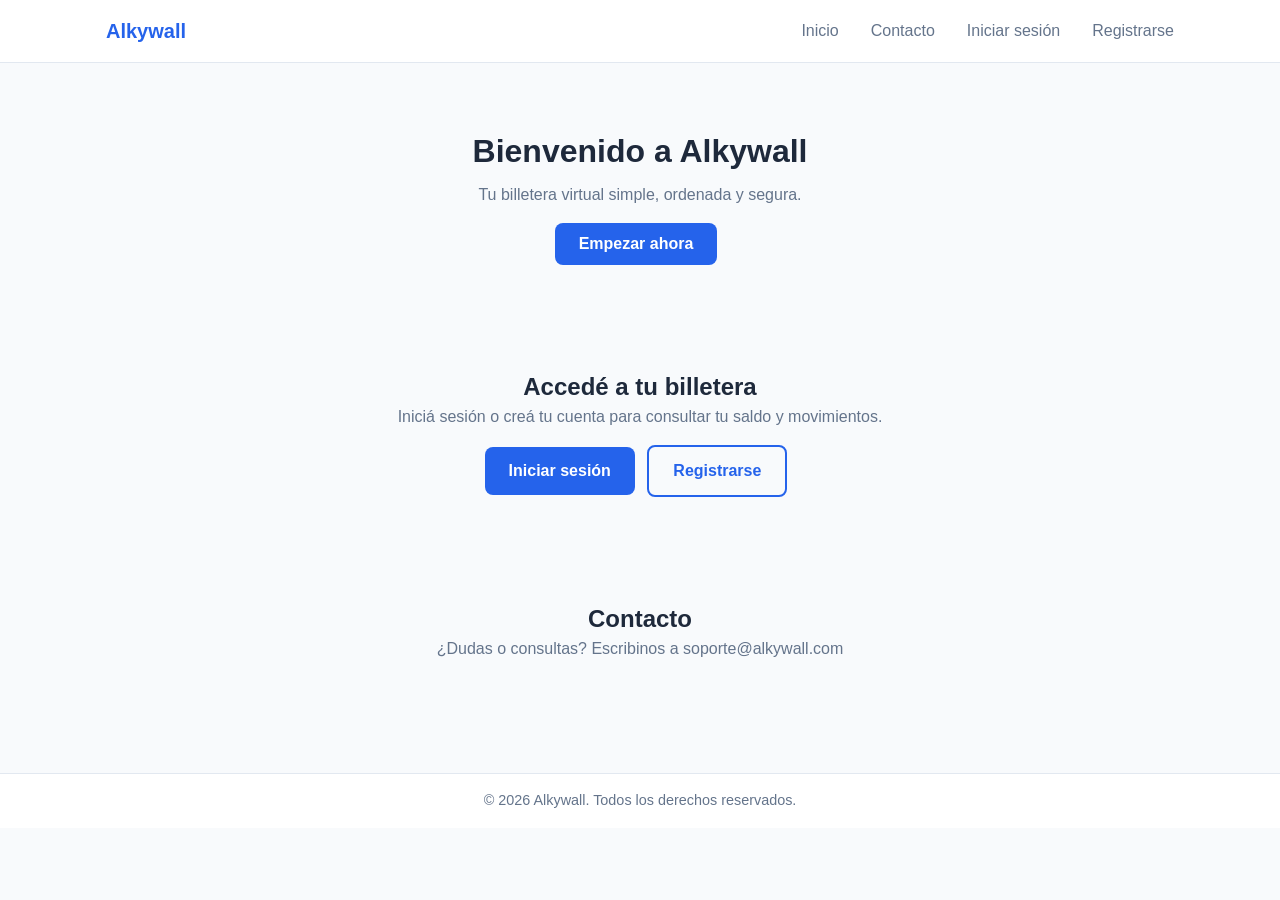
==== alkemy/frontend/index.html @ 9a984b79 "Merge remote-tracking branch 'origin/main' into feature/listado-movimiento-reportes" ====
<!DOCTYPE html>
<html lang="es">
<head>
    <meta charset="UTF-8">
    <meta name="viewport" content="width=device-width, initial-scale=1.0">
    <title>Alkywall</title>
    <link rel="stylesheet" href="styles.css">
</head>
<body>

<header class="site-header">
    <div class="container header__inner">
        <a href="index.html" class="logo">Alkywall</a>

        <button class="nav-toggle" aria-label="Abrir menú" aria-expanded="false" aria-controls="nav-menu">
            <span></span>
            <span></span>
            <span></span>
        </button>

        <nav class="nav" id="nav-menu">
            <ul class="nav__list">
                <li><a href="index.html#inicio">Inicio</a></li>
                <li class="nav-item--auth"><a href="index.html#billetera">Mi billetera</a></li>
                <li class="nav-item--auth"><a href="index.html#movimientos">Movimientos</a></li>
                <li><a href="index.html#contacto">Contacto</a></li>
                <li id="nav-login-item"><a href="login.html">Iniciar sesión</a></li>
                <li id="nav-registro-item"><a href="registro.html">Registrarse</a></li>
                <li id="nav-logout-item"><a href="#" id="nav-logout-link">Cerrar sesión</a></li>
            </ul>
        </nav>
    </div>
</header>

<main class="site-main container">
    <section id="inicio" class="hero">
        <h1>Bienvenido a Alkywall</h1>
        <p>Tu billetera virtual simple, ordenada y segura.</p>
        <button class="btn btn--primary" id="start-button">Empezar ahora</button>
    </section>

    <section id="billetera" class="cards section--auth">
        <button onclick="window.location.href='deposit.html';">
            <article class="card">
                <h2>Saldo disponible</h2>
                <p>Consultá tu saldo en tiempo real.</p>
            </article>
        </button>
        <article class="card">
            <h2>Transferencias</h2>
            <p>Enviá y recibí dinero fácilmente.</p>
        </article>
        <article class="card">
            <h2>Historial</h2>
            <p>Revisá todos tus movimientos.</p>
        </article>
    </section>

    <section id="movimientos" class="cards section--auth">
        <article class="card">
            <h2>Movimientos recientes</h2>
            <p>Acá vas a ver tus movimientos una vez que inicies sesión.</p>
        </article>
    </section>

    <section id="acceder" class="hero section--guest">
        <h2>Accedé a tu billetera</h2>
        <p>Iniciá sesión o creá tu cuenta para consultar tu saldo y movimientos.</p>
        <a class="btn btn--primary" href="login.html">Iniciar sesión</a>
        <a class="btn btn--outline" href="registro.html">Registrarse</a>
    </section>

    <section id="contacto" class="hero">
        <h2>Contacto</h2>
        <p>¿Dudas o consultas? Escribinos a soporte@alkywall.com</p>
    </section>
</main>

<footer class="site-footer">
    <div class="container">
        <p>&copy; 2026 Alkywall. Todos los derechos reservados.</p>
    </div>
</footer>

<script type="module" src="main.js"></script>
</body>
</html>
---- alkemy/frontend/styles.css ----
/* ============================
   Variables de marca: Alkywall
   ============================ */
:root {
  /* Colores primarios */
  --color-primary: #2563eb;
  --color-primary-dark: #1d4ed8;
  --color-secondary: #10b981;
  --color-bg: #f8fafc;
  --color-surface: #ffffff;
  --color-text: #1e293b;
  --color-text-muted: #64748b;
  --color-border: #e2e8f0;

  /* Tipografías */
  --font-heading: "Segoe UI", "Helvetica Neue", Arial, sans-serif;
  --font-body: "Segoe UI", "Helvetica Neue", Arial, sans-serif;

  /* Espaciado y bordes */
  --radius: 8px;
  --spacing-sm: 0.5rem;
  --spacing-md: 1rem;
  --spacing-lg: 2rem;
  --max-width: 1100px;
}

/* ============================
   Reset básico
   ============================ */
* {
  box-sizing: border-box;
  margin: 0;
  padding: 0;
}

body {
  font-family: var(--font-body);
  color: var(--color-text);
  background-color: var(--color-bg);
  line-height: 1.5;
}

h1, h2, h3 {
  font-family: var(--font-heading);
  color: var(--color-text);
}

a {
  text-decoration: none;
  color: inherit;
}

.container {
  max-width: var(--max-width);
  margin: 0 auto;
  padding: 0 var(--spacing-md);
}

/* ============================
   Header
   ============================ */
.site-header {
  background-color: var(--color-surface);
  border-bottom: 1px solid var(--color-border);
  position: sticky;
  top: 0;
  z-index: 10;
}

.header__inner {
  display: flex;
  align-items: center;
  justify-content: space-between;
  padding-top: var(--spacing-md);
  padding-bottom: var(--spacing-md);
  flex-wrap: wrap;
  gap: var(--spacing-sm);
  position: relative;
}

.logo {
  font-size: 1.25rem;
  font-weight: 700;
  color: var(--color-primary);
}

.nav__list {
  display: flex;
  gap: var(--spacing-lg);
  list-style: none;
  flex-wrap: wrap;
}

.nav__list a {
  color: var(--color-text-muted);
  font-weight: 500;
}

.nav__list a:hover {
  color: var(--color-primary);
}

/* Nav responsive con hamburguesa: botón base (líneas 104-122) */
.nav-toggle {
  display: none;
  flex-direction: column;
  justify-content: center;
  gap: 5px;
  width: 32px;
  height: 32px;
  background: none;
  border: none;
  cursor: pointer;
  padding: 0;
}

.nav-toggle span {
  display: block;
  height: 2px;
  width: 100%;
  background-color: var(--color-text);
}

/* ============================
   Main / Hero
   ============================ */
.site-main {
  padding-top: var(--spacing-lg);
  padding-bottom: var(--spacing-lg);
}

.hero {
  text-align: center;
  padding: var(--spacing-lg) var(--spacing-md);
  margin-bottom: var(--spacing-lg);
}

.hero h1 {
  font-size: 2rem;
  margin-bottom: var(--spacing-sm);
}

.hero p {
  color: var(--color-text-muted);
  margin-bottom: var(--spacing-md);
}

/* Botones del hero/CTA en línea */
.hero .btn {
  display: inline-block;
  margin: 0 var(--spacing-sm) var(--spacing-sm) 0;
}

.btn {
  display: inline-block;
  padding: 0.75rem 1.5rem;
  border-radius: var(--radius);
  border: none;
  font-weight: 600;
  cursor: pointer;
  font-size: 1rem;
}

.btn--primary {
  background-color: var(--color-primary);
  color: #ffffff;
  transition: background-color 0.2s ease;
}

.btn--primary:hover {
  background-color: var(--color-primary-dark);
}

.btn--outline {
  background-color: transparent;
  color: var(--color-primary);
  border: 2px solid var(--color-primary);
}

.btn--outline:hover {
  background-color: var(--color-primary);
  color: #ffffff;
}

/* ============================
   Cards (Grid responsive)
   ============================ */
.cards {
  display: grid;
  grid-template-columns: repeat(auto-fit, minmax(220px, 1fr));
  gap: var(--spacing-md);
}

.card {
  background-color: var(--color-surface);
  border: 1px solid var(--color-border);
  border-radius: var(--radius);
  padding: var(--spacing-md);
}

.card h2 {
  font-size: 1.1rem;
  margin-bottom: var(--spacing-sm);
  color: var(--color-primary);
}

.card p {
  color: var(--color-text-muted);
  font-size: 0.95rem;
}
/*
Dashboard: tarjeta de balance
clases con prefijo "dashboard" - para evitar colisiones con el resto
de la app(equivalencia practica a CSS Modules)


*/
.dashboard--card {
  margin-top: var(--spacing-md);
  padding: var(--spacing-lg);
  background-color: var(--color-surface);
  border: 1px solid var(--color-border);
  border-radius: var(--radius);
  text-align: center;
}
.dashboard--title{
  font-size: 1.1rem;
  margin-bottom: var(--spacing-sm);
  color: var(--color-primary)
}
.dashboard--desc {
  color: var(--color-text-muted);
  font-size: 0.95rem;
  margin-bottom: var(--spacing-md);
}
.dashboard--saldo{
  font-size: 2rem;
  font-weight: 700;
  color: var(--color-primary);
}


/* ================================================== */
/* Sección de registro/login (líneas 198-303)          */
/* ================================================== */
.auth-section {
  max-width: 420px; /* mismo ancho que tenía .register */
  margin: var(--spacing-lg) auto 0; /* centrado con espacio arriba */
  background-color: var(--color-surface); /* fondo blanco, igual que .card */
  border: 1px solid var(--color-border); /* borde sutil consistente con el resto */
  border-radius: var(--radius); /* mismos bordes redondeados de la marca */
  padding: var(--spacing-lg); /* aire interno */
}

/* Oculta toda la sección hasta que se clickee "Empezar ahora" */
.auth-section--hidden {
  display: none;
}

/* Variante ancha: la usa el registro, que tiene muchos más campos que el login */
.auth-section--wide {
  max-width: 680px;
}

.auth-section h2 {
  text-align: center;
  margin-bottom: var(--spacing-md);
  color: var(--color-primary);
}

.auth-form {
  display: flex; /* Flexbox: apila los campos verticalmente */
  flex-direction: column; /* dirección vertical */
  gap: var(--spacing-md); /* separación entre inputs */
}

/* Grid de 2 columnas para el formulario de registro (muchos campos) */
.form-grid {
  display: grid;
  grid-template-columns: repeat(2, 1fr); /* 2 columnas iguales en desktop */
  gap: var(--spacing-md);
}

/* Campos que necesitan ocupar el ancho completo (Dirección, Código postal) */
.form-group--full {
  grid-column: 1 / -1; /* de la primera a la última columna */
}

.form-group {
  display: flex;
  flex-direction: column;
  gap: 4px;
}

.form-group label {
  font-weight: 500;
  font-size: 0.9rem;
  color: var(--color-text);
}

.form-group input,
.form-group select {
  padding: 0.6rem;
  border: 1px solid var(--color-border);
  border-radius: var(--radius);
  font-family: var(--font-body);
  font-size: 1rem;
  background-color: var(--color-surface);
}

.form-group input:focus,
.form-group select:focus {
  outline: none;
  border-color: var(--color-primary);
}gi

.form-group select:disabled {
  background-color: var(--color-bg); /* gris para marcar visualmente que está deshabilitado */
  color: var(--color-text-muted);
  cursor: not-allowed;
}

.form-group input.input--error,
.form-group select.input--error {
  border-color: #dc2626;
}

.error-message {
  color: #dc2626;
  font-size: 0.85rem;
  min-height: 1em; /* evita que el layout salte cuando aparece/desaparece */
}

/* Mensaje general de error del servidor (401/403), va vacío hasta que el JS lo llena */
.form-feedback {
  font-size: 0.9rem;
  text-align: center;
}

/* Variante de error: la agrega el JS cuando el login falla por credenciales inválidas */
.form-feedback--error {
  color: #dc2626;
  background-color: #fef2f2; /* fondo rojo muy suave para resaltar el bloque */
  border: 1px solid #fecaca;
  border-radius: var(--radius);
  padding: var(--spacing-sm);
}

/* Variante de éxito: la agrega el JS cuando el registro se completa bien */
.form-feedback--success {
  color: #15803d;
  background-color: #f0fdf4; /* fondo verde muy suave, mismo criterio que el error */
  border: 1px solid #bbf7d0;
  border-radius: var(--radius);
  padding: var(--spacing-sm);
}

.auth-form .btn {
  margin-top: var(--spacing-sm); /* separa el botón submit de los inputs */
}

/* ============================
   Footer
   ============================ */
.site-footer {
  background-color: var(--color-surface);
  border-top: 1px solid var(--color-border);
  padding: var(--spacing-md) 0;
  text-align: center;
  color: var(--color-text-muted);
  font-size: 0.9rem;
}

/* ============================
   Responsive: mobile
   ============================ */
@media (max-width: 600px) {
  /* Nav responsive con hamburguesa: comportamiento mobile (líneas 211-238) */
  .nav-toggle {
    display: flex;
  }

  .nav {
    display: none; /* oculto por defecto: no ocupa espacio ni tapa nada */
    position: absolute;
    top: 100%;
    left: 0;
    right: 0;
    background-color: var(--color-surface);
    border-bottom: 1px solid var(--color-border);
  }

  .nav.nav--open {
    display: block; /* solo aparece cuando el usuario lo abre */
  }

  .nav__list {
    flex-direction: column;
    gap: 0;
  }

  .nav__list a {
    display: block;
    padding: var(--spacing-md);
    border-top: 1px solid var(--color-border);
  }

  .hero h1 {
    font-size: 1.5rem;
  }

  /* El grid de 2 columnas del registro colapsa a 1 en mobile */
  .form-grid {
    grid-template-columns: 1fr;
  }
}

/* ============================
   Cambio entre login/registro
   ============================ */
.auth-switch {
  margin-top: var(--spacing-md);
  text-align: center;
  color: var(--color-text-muted);
  font-size: 0.9rem;
}

.auth-switch a {
  color: var(--color-primary);
  font-weight: 600;
}

.auth-switch a:hover {
  color: var(--color-primary-dark);
}

/* ============================
   Checkboxes (términos y cuenta)
   ============================ */
.checkbox {
  display: flex;
  align-items: flex-start;
  gap: var(--spacing-sm);
  font-size: 0.9rem;
  color: var(--color-text);
  cursor: pointer;
  line-height: 1.4;
}

.checkbox input[type="checkbox"] {
  margin-top: 3px;
  accent-color: var(--color-primary);
  width: 18px;
  height: 18px;
  flex-shrink: 0;
  cursor: pointer;
}

.checkbox a {
  color: var(--color-primary);
  font-weight: 600;
}

.checkbox a:hover {
  color: var(--color-primary-dark);
  text-decoration: underline;
}

.checkbox--error {
  color: var(--color-text);
}

.checkbox--error input[type="checkbox"] {
  outline: 2px solid #dc2626;
  border-radius: 4px;
}

/* ============================
   Modal (términos y condiciones)
   ============================ */
.modal {
  position: fixed;
  inset: 0;
  z-index: 100;
  display: none;
  align-items: center;
  justify-content: center;
  padding: var(--spacing-md);
}

.modal--open {
  display: flex;
}

.modal__overlay {
  position: absolute;
  inset: 0;
  background-color: rgba(15, 23, 42, 0.6);
}

.modal__content {
  position: relative;
  background-color: var(--color-surface);
  border-radius: var(--radius);
  max-width: 520px;
  width: 100%;
  max-height: 85vh;
  overflow-y: auto;
  padding: var(--spacing-lg);
}

.modal__close {
  position: absolute;
  top: var(--spacing-sm);
  right: var(--spacing-sm);
  background: none;
  border: none;
  font-size: 1.75rem;
  line-height: 1;
  cursor: pointer;
  color: var(--color-text-muted);
}

.modal__close:hover {
  color: var(--color-text);
}

.modal__body {
  margin-top: var(--spacing-md);
  color: var(--color-text-muted);
  font-size: 0.95rem;
}

.modal__body ul {
  margin: var(--spacing-sm) 0 var(--spacing-sm) var(--spacing-md);
}

.modal__body li {
  margin-bottom: var(--spacing-sm);
}
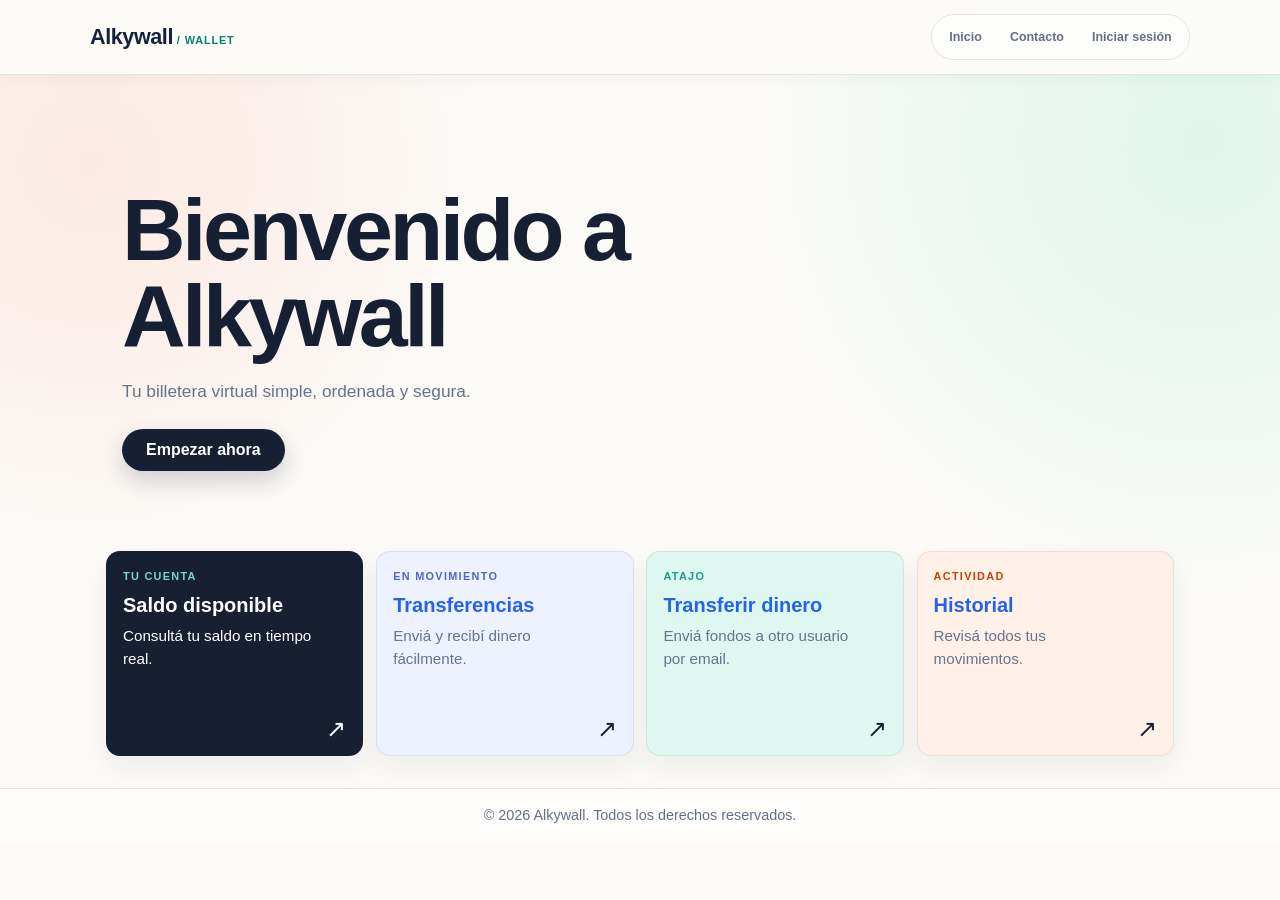
==== commit 6e2eae2a: "fix: connection backend-frontend and visual updates" ====
--- a/alkemy/frontend/index.html
+++ b/alkemy/frontend/index.html
@@ -5,13 +5,16 @@
     <meta name="viewport" content="width=device-width, initial-scale=1.0">
     <title>Alkywall</title>
     <link rel="stylesheet" href="styles.css">
+    <link rel="stylesheet" href="wallet-theme.css">
+    <link rel="stylesheet" href="navbar.css">
 </head>
 <body>
 
 <header class="site-header">
     <div class="container header__inner">
-        <a href="index.html" class="logo">Alkywall</a>
-
+        <a href="index.html#inicio" class="logo">Alkywall</a>
+
+        <!-- Nav responsive con hamburguesa: líneas 15-28 -->
         <button class="nav-toggle" aria-label="Abrir menú" aria-expanded="false" aria-controls="nav-menu">
             <span></span>
             <span></span>
@@ -20,13 +23,14 @@
 
         <nav class="nav" id="nav-menu">
             <ul class="nav__list">
-                <li><a href="index.html#inicio">Inicio</a></li>
-                <li class="nav-item--auth"><a href="index.html#billetera">Mi billetera</a></li>
-                <li class="nav-item--auth"><a href="index.html#movimientos">Movimientos</a></li>
-                <li><a href="index.html#contacto">Contacto</a></li>
-                <li id="nav-login-item"><a href="login.html">Iniciar sesión</a></li>
-                <li id="nav-registro-item"><a href="registro.html">Registrarse</a></li>
-                <li id="nav-logout-item"><a href="#" id="nav-logout-link">Cerrar sesión</a></li>
+                <li><a href="#inicio">Inicio</a></li>
+                <li><a href="#billetera" data-auth-required>Mi billetera</a></li>
+                <li><a href="transacciones.html" data-auth-required>Movimientos</a></li>
+                <li><a href="transfer.html" data-auth-required>Transferir</a></li>
+                <li><a href="#contacto">Contacto</a></li>
+                <!-- Link que abre la pantalla de login -->
+                <li><a href="#login" id="nav-login-link" data-login-link>Iniciar sesión</a></li>
+                <li><button type="button" class="nav-action" data-logout-link>Cerrar sesión</button></li>
             </ul>
         </nav>
     </div>
@@ -39,49 +43,203 @@
         <button class="btn btn--primary" id="start-button">Empezar ahora</button>
     </section>
 
-    <section id="billetera" class="cards section--auth">
-        <button onclick="window.location.href='deposit.html';">
-            <article class="card">
-                <h2>Saldo disponible</h2>
-                <p>Consultá tu saldo en tiempo real.</p>
-            </article>
-        </button>
-        <article class="card">
+    <section id="billetera" class="cards">
+        <a class="card card-link card-balance" href="deposit.html">
+            <span class="card-kicker">Tu cuenta</span>
+            <h2>Saldo disponible</h2>
+            <p>Consultá tu saldo en tiempo real.</p>
+            <span class="card-arrow" aria-hidden="true">↗</span>
+        </a>
+        <a class="card card-link card-activity" href="transfer.html">
+            <span class="card-kicker">En movimiento</span>
             <h2>Transferencias</h2>
             <p>Enviá y recibí dinero fácilmente.</p>
-        </article>
-        <article class="card">
+            <span class="card-arrow" aria-hidden="true">↗</span>
+        </a>
+        <a class="card card-link card-transfer" href="transfer.html">
+            <span class="card-kicker">Atajo</span>
+            <h2>Transferir dinero</h2>
+            <p>Enviá fondos a otro usuario por email.</p>
+            <span class="card-arrow" aria-hidden="true">↗</span>
+        </a>
+        <a class="card card-link card-history" href="transacciones.html">
+            <span class="card-kicker">Actividad</span>
             <h2>Historial</h2>
             <p>Revisá todos tus movimientos.</p>
-        </article>
-    </section>
-
-    <section id="movimientos" class="cards section--auth">
-        <article class="card">
-            <h2>Movimientos recientes</h2>
-            <p>Acá vas a ver tus movimientos una vez que inicies sesión.</p>
-        </article>
-    </section>
-
-    <section id="acceder" class="hero section--guest">
-        <h2>Accedé a tu billetera</h2>
-        <p>Iniciá sesión o creá tu cuenta para consultar tu saldo y movimientos.</p>
-        <a class="btn btn--primary" href="login.html">Iniciar sesión</a>
-        <a class="btn btn--outline" href="registro.html">Registrarse</a>
-    </section>
-
-    <section id="contacto" class="hero">
-        <h2>Contacto</h2>
-        <p>¿Dudas o consultas? Escribinos a soporte@alkywall.com</p>
+            <span class="card-arrow" aria-hidden="true">↗</span>
+        </a>
+    </section>
+
+    <section id="dashboard" class="auth-section auth-section--hidden">
+        <h2 class="dashboard--title">Mi saldo</h2>
+
+        <!--descripcion-->
+
+        <h2 class="dashboard--saldo" id="saldo-disponible">Cargando...</h2>
+    </section>
+
+    <!-- ============================================ -->
+    <!-- Sección de registro: líneas 57-206 -->
+    <!-- Arranca oculta con "auth-section--hidden", la muestra "Empezar ahora" -->
+    <!-- Campos requeridos por el backend en /api/auth/register (13 campos) -->
+    <!-- ============================================ -->
+    <section id="registro" class="auth-section auth-section--hidden auth-section--wide">
+        <h2>Creá tu cuenta</h2>
+
+        <form id="register-form" class="auth-form" novalidate>
+            <div class="form-grid">
+
+                <!-- name -->
+                <div class="form-group">
+                    <label for="nombre">Nombre</label>
+                    <input type="text" id="nombre" name="nombre" placeholder="Tu nombre">
+                    <span class="error-message" id="nombre-error"></span>
+                </div>
+
+                <!-- lastName -->
+                <div class="form-group">
+                    <label for="apellido">Apellido</label>
+                    <input type="text" id="apellido" name="apellido" placeholder="Tu apellido">
+                    <span class="error-message" id="apellido-error"></span>
+                </div>
+
+                <!-- email -->
+                <div class="form-group">
+                    <label for="email">Email</label>
+                    <input type="text" id="email" name="email" placeholder="tuemail@ejemplo.com">
+                    <span class="error-message" id="email-error"></span>
+                </div>
+
+                <!-- password -->
+                <div class="form-group">
+                    <label for="password">Contraseña</label>
+                    <input type="password" id="password" name="password" placeholder="Mínimo 8 caracteres">
+                    <span class="error-message" id="password-error"></span>
+                </div>
+
+                <!-- birthDate -->
+                <div class="form-group">
+                    <label for="fechaNacimiento">Fecha de nacimiento</label>
+                    <input type="date" id="fechaNacimiento" name="fechaNacimiento">
+                    <span class="error-message" id="fechaNacimiento-error"></span>
+                </div>
+
+                <!-- gender: lista de 3 opciones -->
+                <div class="form-group">
+                    <label for="genero">Género</label>
+                    <select id="genero" name="genero">
+                        <option value="">Seleccioná una opción</option>
+                        <option value="femenino">Femenino</option>
+                        <option value="masculino">Masculino</option>
+                        <option value="otro">Otro</option>
+                    </select>
+                    <span class="error-message" id="genero-error"></span>
+                </div>
+
+                <!-- dni -->
+                <div class="form-group">
+                    <label for="dni">DNI</label>
+                    <input type="text" id="dni" name="dni" placeholder="Sin puntos ni espacios">
+                    <span class="error-message" id="dni-error"></span>
+                </div>
+
+                <!-- phoneNumber -->
+                <div class="form-group">
+                    <label for="telefono">Teléfono</label>
+                    <input type="tel" id="telefono" name="telefono" placeholder="Ej: 2920123456">
+                    <span class="error-message" id="telefono-error"></span>
+                </div>
+
+                <!-- employment: lista de opciones -->
+                <div class="form-group">
+                    <label for="ocupacion">Situación laboral</label>
+                    <select id="ocupacion" name="ocupacion">
+                        <option value="">Seleccioná una opción</option>
+                        <option value="empleado">Empleado/a en relación de dependencia</option>
+                        <option value="independiente">Independiente / Autónomo</option>
+                        <option value="desempleado">Desempleado/a</option>
+                        <option value="estudiante">Estudiante</option>
+                        <option value="jubilado">Jubilado/a</option>
+                    </select>
+                    <span class="error-message" id="ocupacion-error"></span>
+                </div>
+
+                <!-- address: ocupa el ancho completo de la grilla -->
+                <div class="form-group form-group--full">
+                    <label for="direccion">Dirección</label>
+                    <input type="text" id="direccion" name="direccion" placeholder="Calle y número">
+                    <span class="error-message" id="direccion-error"></span>
+                </div>
+
+                <!-- province: se completa dinámicamente en JS con la API de Georef -->
+                <div class="form-group">
+                    <label for="provincia">Provincia</label>
+                    <select id="provincia" name="provincia" disabled>
+                        <option value="">Cargando provincias...</option>
+                    </select>
+                    <span class="error-message" id="provincia-error"></span>
+                </div>
+
+                <!-- city: se completa dinámicamente en JS según la provincia elegida (API de Georef) -->
+                <div class="form-group">
+                    <label for="ciudad">Ciudad</label>
+                    <select id="ciudad" name="ciudad" disabled>
+                        <option value="">Elegí primero una provincia</option>
+                    </select>
+                    <span class="error-message" id="ciudad-error"></span>
+                </div>
+
+                <!-- postalCode -->
+                <div class="form-group form-group--full">
+                    <label for="codigoPostal">Código postal</label>
+                    <input type="text" id="codigoPostal" name="codigoPostal" placeholder="Ej: 8500">
+                    <span class="error-message" id="codigoPostal-error"></span>
+                </div>
+
+            </div>
+
+            <!-- Mensaje general de error del servidor -->
+            <div class="form-feedback" id="register-feedback"></div>
+
+            <button type="submit" class="btn btn--primary">Registrarme</button>
+        </form>
+    </section>
+
+    <!-- ============================================ -->
+    <!-- Sección de login: líneas 209-234 -->
+    <!-- Arranca oculta con "auth-section--hidden", la muestra el link "Iniciar sesión" del nav -->
+    <!-- ============================================ -->
+    <section id="login" class="auth-section auth-section--hidden">
+        <h2>Iniciar sesión</h2>
+
+        <form id="login-form" class="auth-form" novalidate>
+            <div class="form-group">
+                <label for="login-email">Email</label>
+                <input type="text" id="login-email" name="login-email" placeholder="tuemail@ejemplo.com">
+                <span class="error-message" id="login-email-error"></span>
+            </div>
+
+            <div class="form-group">
+                <label for="login-password">Contraseña</label>
+                <input type="password" id="login-password" name="login-password" placeholder="Tu contraseña">
+                <span class="error-message" id="login-password-error"></span>
+            </div>
+
+            <!-- Mensaje general de error del servidor (401/403), distinto del error por campo -->
+            <div class="form-feedback" id="login-feedback"></div>
+
+            <button type="submit" class="btn btn--primary">Ingresar</button>
+        </form>
     </section>
 </main>
 
 <footer class="site-footer">
     <div class="container">
-        <p>&copy; 2026 Alkywall. Todos los derechos reservados.</p>
+        <p id="contacto">&copy; 2026 Alkywall. Todos los derechos reservados.</p>
     </div>
 </footer>
 
-<script type="module" src="main.js"></script>
+<script src="navigation.js"></script>
+<script src="main.js"></script>
 </body>
-</html>
+</html>
--- a/alkemy/frontend/styles.css
+++ b/alkemy/frontend/styles.css
@@ -145,12 +145,6 @@
   margin-bottom: var(--spacing-md);
 }
 
-/* Botones del hero/CTA en línea */
-.hero .btn {
-  display: inline-block;
-  margin: 0 var(--spacing-sm) var(--spacing-sm) 0;
-}
-
 .btn {
   display: inline-block;
   padding: 0.75rem 1.5rem;
@@ -171,27 +165,21 @@
   background-color: var(--color-primary-dark);
 }
 
-.btn--outline {
-  background-color: transparent;
-  color: var(--color-primary);
-  border: 2px solid var(--color-primary);
-}
-
-.btn--outline:hover {
-  background-color: var(--color-primary);
-  color: #ffffff;
-}
-
 /* ============================
    Cards (Grid responsive)
    ============================ */
 .cards {
   display: grid;
-  grid-template-columns: repeat(auto-fit, minmax(220px, 1fr));
-  gap: var(--spacing-md);
+  grid-template-columns: repeat(4, minmax(0, 1fr));
+  gap: 0.8rem;
+  align-items: stretch;
 }
 
 .card {
+  position: relative;
+  min-height: 205px;
+  display: flex;
+  flex-direction: column;
   background-color: var(--color-surface);
   border: 1px solid var(--color-border);
   border-radius: var(--radius);
@@ -199,14 +187,181 @@
 }
 
 .card h2 {
-  font-size: 1.1rem;
-  margin-bottom: var(--spacing-sm);
+  margin: 0.7rem 0 0.55rem;
   color: var(--color-primary);
+  font-size: 1.25rem;
+  line-height: 1.05;
 }
 
 .card p {
+  max-width: 190px;
   color: var(--color-text-muted);
   font-size: 0.95rem;
+}
+
+.card-link {
+  color: inherit;
+  text-decoration: none;
+}
+
+.card-kicker {
+  color: #0f9f8c;
+  font-size: 0.68rem;
+  font-weight: 800;
+  letter-spacing: 0.12em;
+  text-transform: uppercase;
+}
+
+.card-arrow {
+  position: absolute;
+  right: 1rem;
+  bottom: 0.85rem;
+  color: #172033;
+  font-size: 1.5rem;
+  line-height: 1;
+}
+
+.card-balance {
+  background: #172033;
+  border-color: #172033;
+}
+
+.card-balance h2,
+.card-balance p,
+.card-balance .card-arrow {
+  color: #ffffff;
+}
+
+.card-balance .card-kicker {
+  color: #7dd3c7;
+}
+
+.card-transfer {
+  background: #dff7f1;
+  border-color: #b6e7dd;
+}
+
+.card-activity {
+  background: #eef2ff;
+  border-color: #cdd6ff;
+}
+
+.card-activity .card-kicker {
+  color: #5264c7;
+}
+
+.card-history {
+  background: #fff1e7;
+  border-color: #f6d1b6;
+}
+
+.card-history .card-kicker {
+  color: #c2410c;
+}
+
+/* Fintech visual language */
+body {
+  background: radial-gradient(circle at 8% 12%, rgba(251, 146, 60, 0.15), transparent 28rem),
+    radial-gradient(circle at 92% 18%, rgba(20, 184, 166, 0.14), transparent 25rem),
+    #f4f7f6;
+  color: #172033;
+}
+
+.site-header {
+  background: rgba(255, 255, 255, 0.88);
+  border-bottom: 1px solid rgba(23, 32, 51, 0.09);
+  backdrop-filter: blur(14px);
+}
+
+.header__inner {
+  min-height: 72px;
+}
+
+.logo {
+  color: #172033;
+  font-size: 1.4rem;
+  letter-spacing: 0.02em;
+}
+
+.logo::after {
+  content: " / wallet";
+  color: #0f9f8c;
+  font-size: 0.72rem;
+  font-weight: 800;
+  letter-spacing: 0.08em;
+  text-transform: uppercase;
+}
+
+.nav__list {
+  gap: 0.35rem;
+  padding: 0.3rem;
+  border: 1px solid rgba(23, 32, 51, 0.08);
+  border-radius: 999px;
+  background: rgba(244, 247, 246, 0.8);
+}
+
+.nav__list a {
+  display: block;
+  padding: 0.52rem 0.85rem;
+  border-radius: 999px;
+  color: #5c6878;
+  font-size: 0.82rem;
+  transition: 0.2s ease;
+}
+
+.nav__list a:hover,
+.nav__list a:focus-visible {
+  color: #172033;
+  background: #ffffff;
+  box-shadow: 0 3px 12px rgba(23, 32, 51, 0.08);
+}
+
+@media (max-width: 600px) {
+  .nav.nav--open {
+    display: block;
+    width: 100%;
+  }
+}
+
+.hero {
+  padding: 5rem 1rem 3rem;
+  text-align: left;
+}
+
+.hero h1 {
+  max-width: 620px;
+  color: #172033;
+  font-size: clamp(2.5rem, 7vw, 5.5rem);
+  line-height: 0.98;
+  letter-spacing: -0.04em;
+}
+
+.hero p {
+  max-width: 470px;
+  margin: 1.2rem 0 1.5rem;
+  font-size: 1.08rem;
+}
+
+.btn--primary {
+  border-radius: 999px;
+  background: #172033;
+  box-shadow: 0 10px 22px rgba(23, 32, 51, 0.18);
+}
+
+.btn--primary:hover {
+  background: #0f9f8c;
+}
+
+.card {
+  border: 1px solid rgba(23, 32, 51, 0.08);
+  border-radius: 14px;
+  box-shadow: 0 12px 28px rgba(23, 32, 51, 0.06);
+  transition: transform 0.2s ease, box-shadow 0.2s ease;
+}
+
+.card:hover {
+  transform: translateY(-4px);
+  box-shadow: 0 18px 34px rgba(23, 32, 51, 0.11);
 }
 /*
 Dashboard: tarjeta de balance
@@ -409,132 +564,42 @@
     font-size: 1.5rem;
   }
 
+  .cards {
+    grid-template-columns: repeat(2, minmax(0, 1fr));
+  }
+
+  .card {
+    min-height: 175px;
+    padding: 0.9rem;
+  }
+
+  .card h2 {
+    font-size: 1.05rem;
+  }
+
+  .card p {
+    font-size: 0.82rem;
+  }
+
   /* El grid de 2 columnas del registro colapsa a 1 en mobile */
   .form-grid {
     grid-template-columns: 1fr;
   }
 }
 
-/* ============================
-   Cambio entre login/registro
-   ============================ */
-.auth-switch {
-  margin-top: var(--spacing-md);
-  text-align: center;
-  color: var(--color-text-muted);
-  font-size: 0.9rem;
-}
-
-.auth-switch a {
-  color: var(--color-primary);
-  font-weight: 600;
-}
-
-.auth-switch a:hover {
-  color: var(--color-primary-dark);
-}
-
-/* ============================
-   Checkboxes (términos y cuenta)
-   ============================ */
-.checkbox {
-  display: flex;
-  align-items: flex-start;
-  gap: var(--spacing-sm);
-  font-size: 0.9rem;
-  color: var(--color-text);
+.nav-action {
+  padding: 0.52rem 0.85rem;
+  border: 0;
+  border-radius: 999px;
+  color: #c2410c;
+  background: transparent;
+  font: inherit;
+  font-size: 0.82rem;
+  font-weight: 700;
   cursor: pointer;
-  line-height: 1.4;
-}
-
-.checkbox input[type="checkbox"] {
-  margin-top: 3px;
-  accent-color: var(--color-primary);
-  width: 18px;
-  height: 18px;
-  flex-shrink: 0;
-  cursor: pointer;
-}
-
-.checkbox a {
-  color: var(--color-primary);
-  font-weight: 600;
-}
-
-.checkbox a:hover {
-  color: var(--color-primary-dark);
-  text-decoration: underline;
-}
-
-.checkbox--error {
-  color: var(--color-text);
-}
-
-.checkbox--error input[type="checkbox"] {
-  outline: 2px solid #dc2626;
-  border-radius: 4px;
-}
-
-/* ============================
-   Modal (términos y condiciones)
-   ============================ */
-.modal {
-  position: fixed;
-  inset: 0;
-  z-index: 100;
-  display: none;
-  align-items: center;
-  justify-content: center;
-  padding: var(--spacing-md);
-}
-
-.modal--open {
-  display: flex;
-}
-
-.modal__overlay {
-  position: absolute;
-  inset: 0;
-  background-color: rgba(15, 23, 42, 0.6);
-}
-
-.modal__content {
-  position: relative;
-  background-color: var(--color-surface);
-  border-radius: var(--radius);
-  max-width: 520px;
-  width: 100%;
-  max-height: 85vh;
-  overflow-y: auto;
-  padding: var(--spacing-lg);
-}
-
-.modal__close {
-  position: absolute;
-  top: var(--spacing-sm);
-  right: var(--spacing-sm);
-  background: none;
-  border: none;
-  font-size: 1.75rem;
-  line-height: 1;
-  cursor: pointer;
-  color: var(--color-text-muted);
-}
-
-.modal__close:hover {
-  color: var(--color-text);
-}
-
-.modal__body {
-  margin-top: var(--spacing-md);
-  color: var(--color-text-muted);
-  font-size: 0.95rem;
-}
-
-.modal__body ul {
-  margin: var(--spacing-sm) 0 var(--spacing-sm) var(--spacing-md);
-}
-
-.modal__body li {
-  margin-bottom: var(--spacing-sm);
+}
+
+.nav-action:hover,
+.nav-action:focus-visible {
+  background: #fff7ed;
 }
--- a/alkemy/frontend/wallet-theme.css
+++ b/alkemy/frontend/wallet-theme.css
@@ -0,0 +1,270 @@
+:root {
+    --wallet-ink: #14213d;
+    --wallet-muted: #667085;
+    --wallet-paper: #fbfaf7;
+    --wallet-line: #e6e4de;
+    --wallet-mint: #c9f3df;
+    --wallet-teal: #087f70;
+    --wallet-coral: #ff8066;
+    --wallet-blue: #2855d9;
+    --wallet-shadow: 0 22px 55px rgba(20, 33, 61, 0.1);
+}
+
+html {
+    background: var(--wallet-paper);
+}
+
+body {
+    min-height: 100vh;
+    color: var(--wallet-ink);
+    background:
+        radial-gradient(circle at 7% 18%, rgba(255, 128, 102, 0.14), transparent 25rem),
+        radial-gradient(circle at 94% 16%, rgba(201, 243, 223, 0.55), transparent 28rem),
+        var(--wallet-paper);
+}
+
+.site-header {
+    background: rgba(251, 250, 247, 0.9);
+    border-bottom: 1px solid var(--wallet-line);
+    box-shadow: none;
+    backdrop-filter: blur(16px);
+}
+
+.header__inner {
+    min-height: 74px;
+}
+
+.logo {
+    color: var(--wallet-ink) !important;
+    font-size: 1.35rem;
+    font-weight: 850;
+    letter-spacing: -0.02em;
+}
+
+.logo::after {
+    color: var(--wallet-teal) !important;
+}
+
+.nav__list {
+    gap: 0.15rem !important;
+    padding: 0.3rem !important;
+    border: 1px solid var(--wallet-line) !important;
+    border-radius: 999px !important;
+    background: rgba(255, 255, 255, 0.68) !important;
+}
+
+.nav__list a,
+.nav-action {
+    color: var(--wallet-muted) !important;
+    border-radius: 999px !important;
+    font-size: 0.78rem !important;
+    font-weight: 700 !important;
+}
+
+.nav__list a:hover,
+.nav__list a:focus-visible {
+    color: var(--wallet-ink) !important;
+    background: #ffffff !important;
+    box-shadow: 0 4px 14px rgba(20, 33, 61, 0.08) !important;
+}
+
+.nav-action {
+    padding: 0.52rem 0.85rem;
+    border: 0;
+    background: transparent;
+    cursor: pointer;
+}
+
+.nav-action:hover,
+.nav-action:focus-visible {
+    color: #c2410c !important;
+    background: #fff0e9 !important;
+}
+
+.site-footer {
+    border-top: 1px solid var(--wallet-line) !important;
+    background: rgba(255, 255, 255, 0.5) !important;
+    color: var(--wallet-muted) !important;
+}
+
+.wallet-page {
+    min-height: calc(100vh - 150px);
+    padding: 4rem 0 5rem;
+}
+
+.wallet-heading {
+    max-width: 680px;
+    margin-bottom: 2.3rem;
+}
+
+.wallet-eyebrow {
+    display: block;
+    margin-bottom: 0.8rem;
+    color: var(--wallet-teal);
+    font-size: 0.7rem;
+    font-weight: 850;
+    letter-spacing: 0.16em;
+    text-transform: uppercase;
+}
+
+.wallet-heading h1 {
+    margin-bottom: 0.7rem;
+    color: var(--wallet-ink);
+    font-size: clamp(2.25rem, 5vw, 4.2rem);
+    letter-spacing: -0.055em;
+    line-height: 0.98;
+}
+
+.wallet-heading p {
+    color: var(--wallet-muted);
+    font-size: 1.05rem;
+}
+
+.deposit-layout {
+    display: grid;
+    grid-template-columns: minmax(240px, 0.75fr) minmax(360px, 1.25fr);
+    gap: 1rem;
+    align-items: stretch;
+}
+
+.balance-panel,
+.deposit-panel {
+    min-height: 300px;
+    padding: 2rem;
+    border: 1px solid var(--wallet-line);
+    border-radius: 16px;
+    box-shadow: var(--wallet-shadow);
+}
+
+.balance-panel {
+    display: flex;
+    flex-direction: column;
+    justify-content: space-between;
+    color: #ffffff;
+    background: var(--wallet-ink);
+}
+
+.panel-label,
+.panel-caption {
+    color: #b6c2d9;
+    font-size: 0.82rem;
+}
+
+.balance-panel strong {
+    margin: auto 0;
+    color: var(--wallet-mint);
+    font-size: clamp(2.4rem, 5vw, 4.3rem);
+    letter-spacing: -0.06em;
+    line-height: 1;
+}
+
+.deposit-panel {
+    background: rgba(255, 255, 255, 0.84);
+}
+
+.panel-heading {
+    display: flex;
+    gap: 1rem;
+    align-items: flex-start;
+    margin-bottom: 2.5rem;
+}
+
+.panel-index {
+    color: var(--wallet-coral);
+    font-size: 0.8rem;
+    font-weight: 850;
+}
+
+.panel-heading h2 {
+    margin-bottom: 0.35rem;
+    color: var(--wallet-ink);
+    font-size: 1.55rem;
+}
+
+.panel-heading p,
+.deposit-panel label {
+    color: var(--wallet-muted);
+}
+
+.deposit-panel label {
+    display: block;
+    margin-bottom: 0.6rem;
+    font-size: 0.85rem;
+    font-weight: 700;
+}
+
+.deposit-amount-field {
+    display: flex;
+    align-items: center;
+    margin-bottom: 1.3rem;
+    border-bottom: 2px solid var(--wallet-ink);
+}
+
+.deposit-amount-field span {
+    color: var(--wallet-teal);
+    font-size: 2.2rem;
+    font-weight: 800;
+}
+
+.deposit-amount-field input {
+    width: 100%;
+    padding: 0.55rem 0.7rem;
+    border: 0;
+    outline: 0;
+    color: var(--wallet-ink);
+    background: transparent;
+    font-size: 2.2rem;
+    font-weight: 700;
+}
+
+.deposit-panel .btn--primary {
+    width: 100%;
+    border: 0;
+    border-radius: 8px;
+    background: var(--wallet-teal);
+    box-shadow: none;
+}
+
+.deposit-panel .btn--primary:hover {
+    background: var(--wallet-ink);
+}
+
+/* Keep the history surface aligned with the wallet theme. */
+.historial-container {
+    max-width: 1040px !important;
+    padding: 4rem 1rem 5rem !important;
+}
+
+.historial-title {
+    color: var(--wallet-ink) !important;
+    font-size: clamp(2rem, 4vw, 3.3rem) !important;
+    letter-spacing: -0.05em;
+}
+
+.table-wrapper {
+    border: 1px solid var(--wallet-line) !important;
+    border-radius: 14px !important;
+    box-shadow: var(--wallet-shadow) !important;
+}
+
+.movimientos-table th {
+    color: var(--wallet-teal) !important;
+    background: var(--wallet-mint) !important;
+    border-bottom-color: #b5e5d1 !important;
+}
+
+@media (max-width: 760px) {
+    .wallet-page {
+        padding-top: 2.6rem;
+    }
+
+    .deposit-layout {
+        grid-template-columns: 1fr;
+    }
+
+    .balance-panel,
+    .deposit-panel {
+        min-height: 250px;
+        padding: 1.4rem;
+    }
+}
--- a/alkemy/frontend/navbar.css
+++ b/alkemy/frontend/navbar.css
@@ -0,0 +1,178 @@
+:root {
+    --nav-ink: #14213d;
+    --nav-muted: #667085;
+    --nav-line: #e6e4de;
+    --nav-paper: #fbfaf7;
+    --nav-teal: #087f70;
+    --nav-coral: #c2410c;
+}
+
+[hidden] {
+    display: none !important;
+}
+
+.site-header {
+    position: sticky;
+    top: 0;
+    z-index: 20;
+    width: 100%;
+    background: rgba(251, 250, 247, 0.94) !important;
+    border-bottom: 1px solid var(--nav-line) !important;
+    box-shadow: 0 3px 18px rgba(20, 33, 61, 0.04) !important;
+    backdrop-filter: blur(16px);
+}
+
+.header__inner {
+    width: min(1100px, calc(100% - 2rem));
+    min-height: 74px !important;
+    display: flex !important;
+    align-items: center !important;
+    justify-content: space-between !important;
+    gap: 1.5rem !important;
+    margin: 0 auto;
+    padding: 0 !important;
+}
+
+.logo {
+    flex: 0 0 auto;
+    color: var(--nav-ink) !important;
+    font-size: 1.35rem !important;
+    font-weight: 850 !important;
+    letter-spacing: -0.02em;
+    line-height: 1;
+    text-decoration: none;
+}
+
+.logo::after {
+    content: " / wallet";
+    color: var(--nav-teal) !important;
+    font-size: 0.68rem;
+    font-weight: 850;
+    letter-spacing: 0.08em;
+    text-transform: uppercase;
+}
+
+.nav {
+    display: block !important;
+    flex: 0 1 auto;
+}
+
+.nav__list {
+    display: flex !important;
+    flex-direction: row !important;
+    align-items: center !important;
+    gap: 0.2rem !important;
+    margin: 0 !important;
+    padding: 0.3rem !important;
+    border: 1px solid var(--nav-line) !important;
+    border-radius: 999px !important;
+    background: rgba(255, 255, 255, 0.72) !important;
+    list-style: none !important;
+}
+
+.nav__list li {
+    display: block;
+    margin: 0;
+    padding: 0;
+}
+
+.nav__list a,
+.nav-action {
+    display: inline-flex !important;
+    align-items: center;
+    justify-content: center;
+    min-height: 34px;
+    padding: 0.5rem 0.78rem !important;
+    border: 0 !important;
+    border-radius: 999px !important;
+    color: var(--nav-muted) !important;
+    background: transparent !important;
+    font: inherit !important;
+    font-size: 0.78rem !important;
+    font-weight: 700 !important;
+    line-height: 1;
+    text-decoration: none;
+    white-space: nowrap;
+    cursor: pointer;
+    transition: color 0.2s ease, background 0.2s ease, box-shadow 0.2s ease;
+}
+
+.nav__list a:hover,
+.nav__list a:focus-visible,
+.nav__list a[aria-current="page"] {
+    color: var(--nav-ink) !important;
+    background: #ffffff !important;
+    box-shadow: 0 4px 14px rgba(20, 33, 61, 0.08) !important;
+    outline: none;
+}
+
+.nav-action:hover,
+.nav-action:focus-visible {
+    color: var(--nav-coral) !important;
+    background: #fff0e9 !important;
+    outline: none;
+}
+
+.nav-toggle {
+    display: none;
+    width: 38px;
+    height: 38px;
+    flex-direction: column;
+    justify-content: center;
+    gap: 5px;
+    padding: 0;
+    border: 1px solid var(--nav-line);
+    border-radius: 50%;
+    background: #ffffff;
+    cursor: pointer;
+}
+
+.nav-toggle span {
+    width: 16px;
+    height: 2px;
+    margin: 0 auto;
+    background: var(--nav-ink);
+}
+
+@media (max-width: 760px) {
+    .header__inner {
+        min-height: 66px !important;
+        position: relative;
+    }
+
+    .nav-toggle {
+        display: flex;
+        order: 2;
+    }
+
+    .nav {
+        display: none !important;
+        position: absolute;
+        top: calc(100% - 1px);
+        right: 0;
+        left: 0;
+        padding: 0.7rem 1rem 1rem;
+        border-bottom: 1px solid var(--nav-line);
+        background: var(--nav-paper) !important;
+    }
+
+    .nav.nav--open {
+        display: block !important;
+    }
+
+    .nav__list {
+        align-items: stretch !important;
+        flex-direction: column !important;
+        gap: 0.25rem !important;
+        border-radius: 12px !important;
+        padding: 0.45rem !important;
+    }
+
+    .nav__list a,
+    .nav-action {
+        width: 100%;
+        justify-content: flex-start;
+        padding: 0.78rem 0.85rem !important;
+        border-radius: 8px !important;
+    }
+}
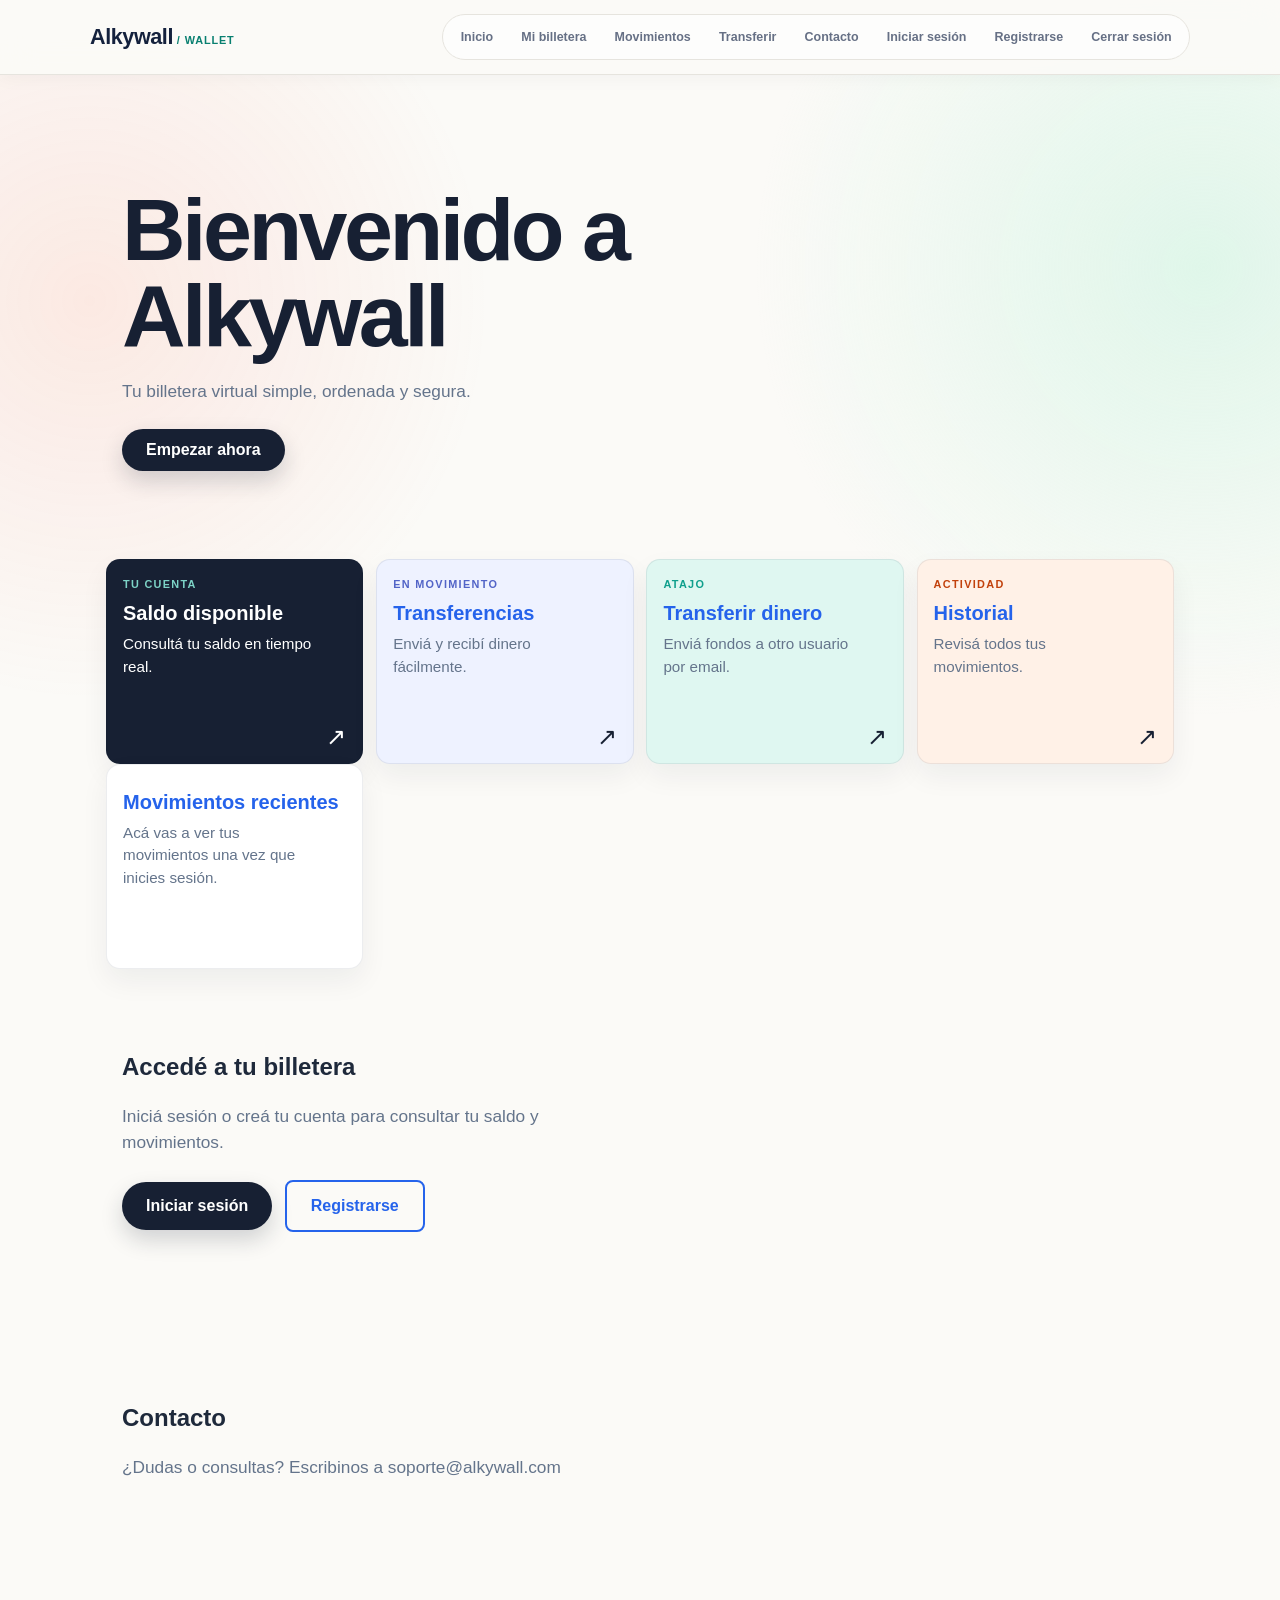
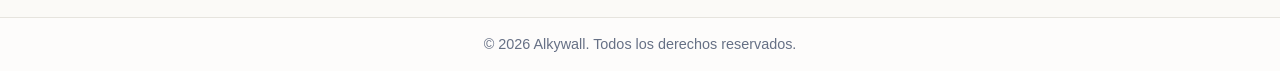
==== commit 46668135: "Merge branch 'dev' into feature/listado-movimiento-reportes" ====
--- a/alkemy/frontend/index.html
+++ b/alkemy/frontend/index.html
@@ -14,7 +14,6 @@
     <div class="container header__inner">
         <a href="index.html#inicio" class="logo">Alkywall</a>
 
-        <!-- Nav responsive con hamburguesa: líneas 15-28 -->
         <button class="nav-toggle" aria-label="Abrir menú" aria-expanded="false" aria-controls="nav-menu">
             <span></span>
             <span></span>
@@ -23,14 +22,14 @@
 
         <nav class="nav" id="nav-menu">
             <ul class="nav__list">
-                <li><a href="#inicio">Inicio</a></li>
-                <li><a href="#billetera" data-auth-required>Mi billetera</a></li>
-                <li><a href="transacciones.html" data-auth-required>Movimientos</a></li>
-                <li><a href="transfer.html" data-auth-required>Transferir</a></li>
-                <li><a href="#contacto">Contacto</a></li>
-                <!-- Link que abre la pantalla de login -->
-                <li><a href="#login" id="nav-login-link" data-login-link>Iniciar sesión</a></li>
-                <li><button type="button" class="nav-action" data-logout-link>Cerrar sesión</button></li>
+                <li><a href="index.html#inicio">Inicio</a></li>
+                <li class="nav-item--auth"><a href="index.html#billetera">Mi billetera</a></li>
+                <li class="nav-item--auth"><a href="index.html#movimientos">Movimientos</a></li>
+                <li class="nav-item--auth"><a href="transfer.html">Transferir</a></li>
+                <li><a href="index.html#contacto">Contacto</a></li>
+                <li id="nav-login-item"><a href="login.html">Iniciar sesión</a></li>
+                <li id="nav-registro-item"><a href="registro.html">Registrarse</a></li>
+                <li id="nav-logout-item"><a href="#" id="nav-logout-link">Cerrar sesión</a></li>
             </ul>
         </nav>
     </div>
@@ -70,166 +69,23 @@
         </a>
     </section>
 
-    <section id="dashboard" class="auth-section auth-section--hidden">
-        <h2 class="dashboard--title">Mi saldo</h2>
-
-        <!--descripcion-->
-
-        <h2 class="dashboard--saldo" id="saldo-disponible">Cargando...</h2>
+    <section id="movimientos" class="cards section--auth">
+        <article class="card">
+            <h2>Movimientos recientes</h2>
+            <p>Acá vas a ver tus movimientos una vez que inicies sesión.</p>
+        </article>
     </section>
 
-    <!-- ============================================ -->
-    <!-- Sección de registro: líneas 57-206 -->
-    <!-- Arranca oculta con "auth-section--hidden", la muestra "Empezar ahora" -->
-    <!-- Campos requeridos por el backend en /api/auth/register (13 campos) -->
-    <!-- ============================================ -->
-    <section id="registro" class="auth-section auth-section--hidden auth-section--wide">
-        <h2>Creá tu cuenta</h2>
-
-        <form id="register-form" class="auth-form" novalidate>
-            <div class="form-grid">
-
-                <!-- name -->
-                <div class="form-group">
-                    <label for="nombre">Nombre</label>
-                    <input type="text" id="nombre" name="nombre" placeholder="Tu nombre">
-                    <span class="error-message" id="nombre-error"></span>
-                </div>
-
-                <!-- lastName -->
-                <div class="form-group">
-                    <label for="apellido">Apellido</label>
-                    <input type="text" id="apellido" name="apellido" placeholder="Tu apellido">
-                    <span class="error-message" id="apellido-error"></span>
-                </div>
-
-                <!-- email -->
-                <div class="form-group">
-                    <label for="email">Email</label>
-                    <input type="text" id="email" name="email" placeholder="tuemail@ejemplo.com">
-                    <span class="error-message" id="email-error"></span>
-                </div>
-
-                <!-- password -->
-                <div class="form-group">
-                    <label for="password">Contraseña</label>
-                    <input type="password" id="password" name="password" placeholder="Mínimo 8 caracteres">
-                    <span class="error-message" id="password-error"></span>
-                </div>
-
-                <!-- birthDate -->
-                <div class="form-group">
-                    <label for="fechaNacimiento">Fecha de nacimiento</label>
-                    <input type="date" id="fechaNacimiento" name="fechaNacimiento">
-                    <span class="error-message" id="fechaNacimiento-error"></span>
-                </div>
-
-                <!-- gender: lista de 3 opciones -->
-                <div class="form-group">
-                    <label for="genero">Género</label>
-                    <select id="genero" name="genero">
-                        <option value="">Seleccioná una opción</option>
-                        <option value="femenino">Femenino</option>
-                        <option value="masculino">Masculino</option>
-                        <option value="otro">Otro</option>
-                    </select>
-                    <span class="error-message" id="genero-error"></span>
-                </div>
-
-                <!-- dni -->
-                <div class="form-group">
-                    <label for="dni">DNI</label>
-                    <input type="text" id="dni" name="dni" placeholder="Sin puntos ni espacios">
-                    <span class="error-message" id="dni-error"></span>
-                </div>
-
-                <!-- phoneNumber -->
-                <div class="form-group">
-                    <label for="telefono">Teléfono</label>
-                    <input type="tel" id="telefono" name="telefono" placeholder="Ej: 2920123456">
-                    <span class="error-message" id="telefono-error"></span>
-                </div>
-
-                <!-- employment: lista de opciones -->
-                <div class="form-group">
-                    <label for="ocupacion">Situación laboral</label>
-                    <select id="ocupacion" name="ocupacion">
-                        <option value="">Seleccioná una opción</option>
-                        <option value="empleado">Empleado/a en relación de dependencia</option>
-                        <option value="independiente">Independiente / Autónomo</option>
-                        <option value="desempleado">Desempleado/a</option>
-                        <option value="estudiante">Estudiante</option>
-                        <option value="jubilado">Jubilado/a</option>
-                    </select>
-                    <span class="error-message" id="ocupacion-error"></span>
-                </div>
-
-                <!-- address: ocupa el ancho completo de la grilla -->
-                <div class="form-group form-group--full">
-                    <label for="direccion">Dirección</label>
-                    <input type="text" id="direccion" name="direccion" placeholder="Calle y número">
-                    <span class="error-message" id="direccion-error"></span>
-                </div>
-
-                <!-- province: se completa dinámicamente en JS con la API de Georef -->
-                <div class="form-group">
-                    <label for="provincia">Provincia</label>
-                    <select id="provincia" name="provincia" disabled>
-                        <option value="">Cargando provincias...</option>
-                    </select>
-                    <span class="error-message" id="provincia-error"></span>
-                </div>
-
-                <!-- city: se completa dinámicamente en JS según la provincia elegida (API de Georef) -->
-                <div class="form-group">
-                    <label for="ciudad">Ciudad</label>
-                    <select id="ciudad" name="ciudad" disabled>
-                        <option value="">Elegí primero una provincia</option>
-                    </select>
-                    <span class="error-message" id="ciudad-error"></span>
-                </div>
-
-                <!-- postalCode -->
-                <div class="form-group form-group--full">
-                    <label for="codigoPostal">Código postal</label>
-                    <input type="text" id="codigoPostal" name="codigoPostal" placeholder="Ej: 8500">
-                    <span class="error-message" id="codigoPostal-error"></span>
-                </div>
-
-            </div>
-
-            <!-- Mensaje general de error del servidor -->
-            <div class="form-feedback" id="register-feedback"></div>
-
-            <button type="submit" class="btn btn--primary">Registrarme</button>
-        </form>
+    <section id="acceder" class="hero section--guest">
+        <h2>Accedé a tu billetera</h2>
+        <p>Iniciá sesión o creá tu cuenta para consultar tu saldo y movimientos.</p>
+        <a class="btn btn--primary" href="login.html">Iniciar sesión</a>
+        <a class="btn btn--outline" href="registro.html">Registrarse</a>
     </section>
 
-    <!-- ============================================ -->
-    <!-- Sección de login: líneas 209-234 -->
-    <!-- Arranca oculta con "auth-section--hidden", la muestra el link "Iniciar sesión" del nav -->
-    <!-- ============================================ -->
-    <section id="login" class="auth-section auth-section--hidden">
-        <h2>Iniciar sesión</h2>
-
-        <form id="login-form" class="auth-form" novalidate>
-            <div class="form-group">
-                <label for="login-email">Email</label>
-                <input type="text" id="login-email" name="login-email" placeholder="tuemail@ejemplo.com">
-                <span class="error-message" id="login-email-error"></span>
-            </div>
-
-            <div class="form-group">
-                <label for="login-password">Contraseña</label>
-                <input type="password" id="login-password" name="login-password" placeholder="Tu contraseña">
-                <span class="error-message" id="login-password-error"></span>
-            </div>
-
-            <!-- Mensaje general de error del servidor (401/403), distinto del error por campo -->
-            <div class="form-feedback" id="login-feedback"></div>
-
-            <button type="submit" class="btn btn--primary">Ingresar</button>
-        </form>
+    <section id="contacto" class="hero">
+        <h2>Contacto</h2>
+        <p>¿Dudas o consultas? Escribinos a soporte@alkywall.com</p>
     </section>
 </main>
 
@@ -239,7 +95,6 @@
     </div>
 </footer>
 
-<script src="navigation.js"></script>
-<script src="main.js"></script>
+<script type="module" src="main.js"></script>
 </body>
-</html>+</html>
--- a/alkemy/frontend/styles.css
+++ b/alkemy/frontend/styles.css
@@ -145,6 +145,12 @@
   margin-bottom: var(--spacing-md);
 }
 
+/* Botones del hero/CTA en línea */
+.hero .btn {
+  display: inline-block;
+  margin: 0 var(--spacing-sm) var(--spacing-sm) 0;
+}
+
 .btn {
   display: inline-block;
   padding: 0.75rem 1.5rem;
@@ -163,6 +169,17 @@
 
 .btn--primary:hover {
   background-color: var(--color-primary-dark);
+}
+
+.btn--outline {
+  background-color: transparent;
+  color: var(--color-primary);
+  border: 2px solid var(--color-primary);
+}
+
+.btn--outline:hover {
+  background-color: var(--color-primary);
+  color: #ffffff;
 }
 
 /* ============================
@@ -467,7 +484,7 @@
 .form-group select:focus {
   outline: none;
   border-color: var(--color-primary);
-}gi
+}
 
 .form-group select:disabled {
   background-color: var(--color-bg); /* gris para marcar visualmente que está deshabilitado */
@@ -587,6 +604,128 @@
   }
 }
 
+/* ============================
+   Cambio entre login/registro
+   ============================ */
+.auth-switch {
+  margin-top: var(--spacing-md);
+  text-align: center;
+  color: var(--color-text-muted);
+  font-size: 0.9rem;
+}
+
+.auth-switch a {
+  color: var(--color-primary);
+  font-weight: 600;
+}
+
+.auth-switch a:hover {
+  color: var(--color-primary-dark);
+}
+
+/* ============================
+   Checkboxes (términos y cuenta)
+   ============================ */
+.checkbox {
+  display: flex;
+  align-items: flex-start;
+  gap: var(--spacing-sm);
+  font-size: 0.9rem;
+  color: var(--color-text);
+  cursor: pointer;
+  line-height: 1.4;
+}
+
+.checkbox input[type="checkbox"] {
+  margin-top: 3px;
+  accent-color: var(--color-primary);
+  width: 18px;
+  height: 18px;
+  flex-shrink: 0;
+  cursor: pointer;
+}
+
+.checkbox a {
+  color: var(--color-primary);
+  font-weight: 600;
+}
+
+.checkbox a:hover {
+  color: var(--color-primary-dark);
+  text-decoration: underline;
+}
+
+.checkbox--error {
+  color: var(--color-text);
+}
+
+.checkbox--error input[type="checkbox"] {
+  outline: 2px solid #dc2626;
+  border-radius: 4px;
+}
+
+/* ============================
+   Modal (términos y condiciones)
+   ============================ */
+.modal {
+  position: fixed;
+  inset: 0;
+  z-index: 100;
+  display: none;
+  align-items: center;
+  justify-content: center;
+  padding: var(--spacing-md);
+}
+
+.modal--open {
+  display: flex;
+}
+
+.modal__overlay {
+  position: absolute;
+  inset: 0;
+  background-color: rgba(15, 23, 42, 0.6);
+}
+
+.modal__content {
+  position: relative;
+  background-color: var(--color-surface);
+  border-radius: var(--radius);
+  max-width: 520px;
+  width: 100%;
+  max-height: 85vh;
+  overflow-y: auto;
+  padding: var(--spacing-lg);
+}
+
+.modal__close {
+  position: absolute;
+  top: var(--spacing-sm);
+  right: var(--spacing-sm);
+  background: none;
+  border: none;
+  font-size: 1.75rem;
+  line-height: 1;
+  cursor: pointer;
+  color: var(--color-text-muted);
+}
+
+.modal__close:hover {
+  color: var(--color-text);
+}
+
+.modal__body {
+  margin-top: var(--spacing-md);
+  color: var(--color-text-muted);
+  font-size: 0.95rem;
+}
+
+.modal__body ul {
+  margin: var(--spacing-sm) 0 var(--spacing-sm) var(--spacing-md);
+}
+
+.modal__body li {
+  margin-bottom: var(--spacing-sm);
 .nav-action {
   padding: 0.52rem 0.85rem;
   border: 0;
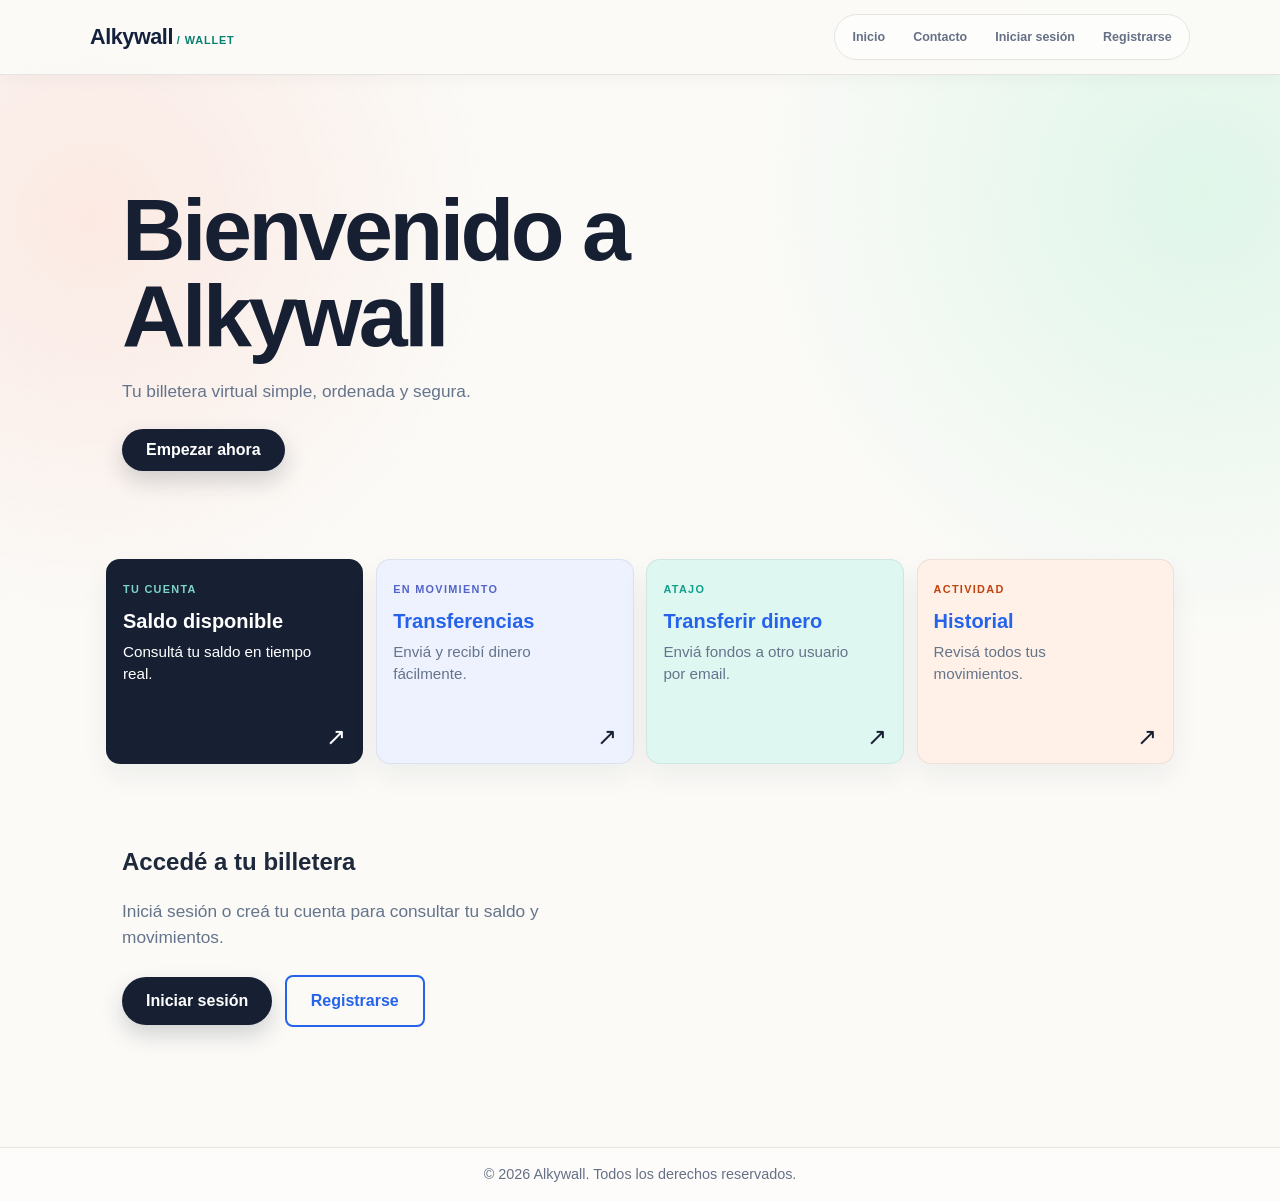
==== commit 92b6cf2c: "Merge dev into feature/registro-de-usuario y limpiar target/" ====
--- a/alkemy/frontend/index.html
+++ b/alkemy/frontend/index.html
@@ -83,10 +83,7 @@
         <a class="btn btn--outline" href="registro.html">Registrarse</a>
     </section>
 
-    <section id="contacto" class="hero">
-        <h2>Contacto</h2>
-        <p>¿Dudas o consultas? Escribinos a soporte@alkywall.com</p>
-    </section>
+
 </main>
 
 <footer class="site-footer">
--- a/alkemy/frontend/styles.css
+++ b/alkemy/frontend/styles.css
@@ -201,6 +201,21 @@
   border: 1px solid var(--color-border);
   border-radius: var(--radius);
   padding: var(--spacing-md);
+  /* Transición compartida: las tres tarjetas reaccionan igual al hover.
+     Antes la primera estaba envuelta en un <button> y el navegador la
+     dibujaba con estilos propios (borde/fondo/padding), distinta. */
+  transition: box-shadow 0.2s ease, border-color 0.2s ease;
+}
+
+.card:hover {
+  border-color: var(--color-primary);
+  box-shadow: 0 4px 12px rgba(37, 99, 235, 0.15);
+}
+
+/* Solo la tarjeta navegable (<a class="card">) muestra el cursor de clic;
+   el resto ya viene con el cursor default del <article>. */
+a.card {
+  display: block; /* evita que el link se comporte como texto inline */
 }
 
 .card h2 {
@@ -484,7 +499,7 @@
 .form-group select:focus {
   outline: none;
   border-color: var(--color-primary);
-}
+}gi
 
 .form-group select:disabled {
   background-color: var(--color-bg); /* gris para marcar visualmente que está deshabilitado */
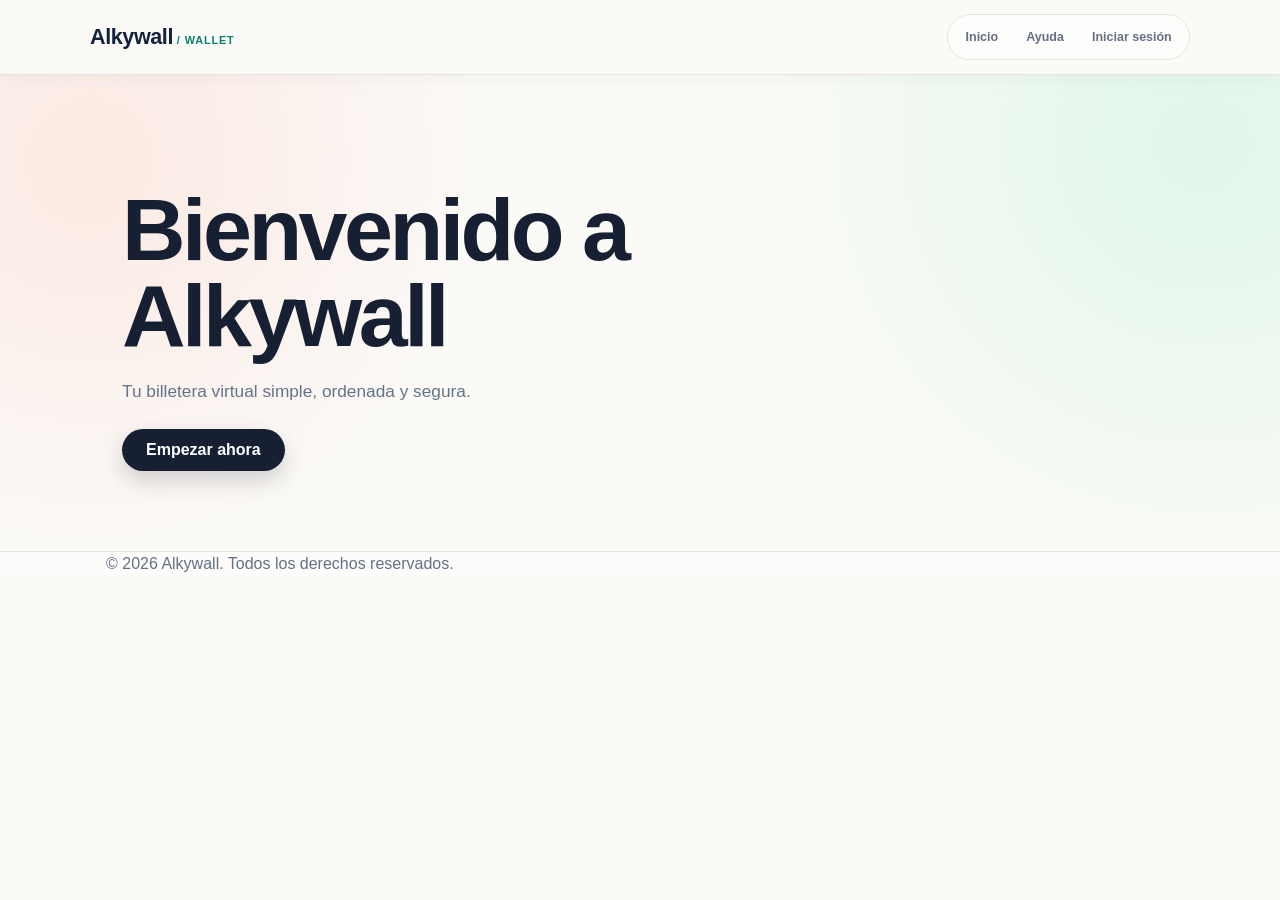
==== commit 46b54f9d: "feat: Implementación completa de Dashboard,correcion botones, rutas con guardianes, jwt implementado" ====
--- a/alkemy/frontend/index.html
+++ b/alkemy/frontend/index.html
@@ -6,43 +6,23 @@
     <title>Alkywall</title>
     <link rel="stylesheet" href="styles.css">
     <link rel="stylesheet" href="wallet-theme.css">
-    <link rel="stylesheet" href="navbar.css">
+    <link rel="stylesheet" href="components/navbar.css">
+    <script src="js/guestCheck.js"></script>
+
 </head>
 <body>
 
-<header class="site-header">
-    <div class="container header__inner">
-        <a href="index.html#inicio" class="logo">Alkywall</a>
-
-        <button class="nav-toggle" aria-label="Abrir menú" aria-expanded="false" aria-controls="nav-menu">
-            <span></span>
-            <span></span>
-            <span></span>
-        </button>
-
-        <nav class="nav" id="nav-menu">
-            <ul class="nav__list">
-                <li><a href="index.html#inicio">Inicio</a></li>
-                <li class="nav-item--auth"><a href="index.html#billetera">Mi billetera</a></li>
-                <li class="nav-item--auth"><a href="index.html#movimientos">Movimientos</a></li>
-                <li class="nav-item--auth"><a href="transfer.html">Transferir</a></li>
-                <li><a href="index.html#contacto">Contacto</a></li>
-                <li id="nav-login-item"><a href="login.html">Iniciar sesión</a></li>
-                <li id="nav-registro-item"><a href="registro.html">Registrarse</a></li>
-                <li id="nav-logout-item"><a href="#" id="nav-logout-link">Cerrar sesión</a></li>
-            </ul>
-        </nav>
-    </div>
-</header>
+<div id="global-navbar"></div>
 
 <main class="site-main container">
     <section id="inicio" class="hero">
         <h1>Bienvenido a Alkywall</h1>
         <p>Tu billetera virtual simple, ordenada y segura.</p>
-        <button class="btn btn--primary" id="start-button">Empezar ahora</button>
+        <button class="btn btn--primary" id="start-button" onclick="window.location.href='registro.html'">Empezar ahora</button>
     </section>
 
-    <section id="billetera" class="cards">
+    <!-- CORREGIDO: data-auth-required como atributo real y oculto por defecto -->
+    <section id="billetera" class="cards" data-auth-required style="display: none;">
         <a class="card card-link card-balance" href="deposit.html">
             <span class="card-kicker">Tu cuenta</span>
             <h2>Saldo disponible</h2>
@@ -69,21 +49,13 @@
         </a>
     </section>
 
-    <section id="movimientos" class="cards section--auth">
+    <!-- CORREGIDO: Añadido data-auth-required y oculto por defecto -->
+    <section id="movimientos" class="cards section--auth" data-auth-required style="display: none;">
         <article class="card">
             <h2>Movimientos recientes</h2>
             <p>Acá vas a ver tus movimientos una vez que inicies sesión.</p>
         </article>
     </section>
-
-    <section id="acceder" class="hero section--guest">
-        <h2>Accedé a tu billetera</h2>
-        <p>Iniciá sesión o creá tu cuenta para consultar tu saldo y movimientos.</p>
-        <a class="btn btn--primary" href="login.html">Iniciar sesión</a>
-        <a class="btn btn--outline" href="registro.html">Registrarse</a>
-    </section>
-
-
 </main>
 
 <footer class="site-footer">
@@ -93,5 +65,6 @@
 </footer>
 
 <script type="module" src="main.js"></script>
+<script type="module" src="js/navbar-loader.js"></script>
 </body>
 </html>
--- a/alkemy/frontend/styles.css
+++ b/alkemy/frontend/styles.css
@@ -38,6 +38,9 @@
   color: var(--color-text);
   background-color: var(--color-bg);
   line-height: 1.5;
+  background: radial-gradient(circle at 8% 12%, rgba(251, 146, 60, 0.15), transparent 28rem),
+    radial-gradient(circle at 92% 18%, rgba(20, 184, 166, 0.14), transparent 25rem),
+    #f4f7f6;
 }
 
 h1, h2, h3 {
@@ -60,8 +63,9 @@
    Header
    ============================ */
 .site-header {
-  background-color: var(--color-surface);
-  border-bottom: 1px solid var(--color-border);
+  background: rgba(255, 255, 255, 0.88);
+  border-bottom: 1px solid rgba(23, 32, 51, 0.09);
+  backdrop-filter: blur(14px);
   position: sticky;
   top: 0;
   z-index: 10;
@@ -76,31 +80,53 @@
   flex-wrap: wrap;
   gap: var(--spacing-sm);
   position: relative;
+  min-height: 72px;
 }
 
 .logo {
-  font-size: 1.25rem;
+  color: #172033;
+  font-size: 1.4rem;
+  letter-spacing: 0.02em;
   font-weight: 700;
-  color: var(--color-primary);
+}
+
+.logo::after {
+  content: " / wallet";
+  color: #0f9f8c;
+  font-size: 0.72rem;
+  font-weight: 800;
+  letter-spacing: 0.08em;
+  text-transform: uppercase;
 }
 
 .nav__list {
   display: flex;
-  gap: var(--spacing-lg);
   list-style: none;
   flex-wrap: wrap;
+  gap: 0.35rem;
+  padding: 0.3rem;
+  border: 1px solid rgba(23, 32, 51, 0.08);
+  border-radius: 999px;
+  background: rgba(244, 247, 246, 0.8);
 }
 
 .nav__list a {
-  color: var(--color-text-muted);
+  display: block;
+  padding: 0.52rem 0.85rem;
+  border-radius: 999px;
+  color: #5c6878;
+  font-size: 0.82rem;
+  transition: 0.2s ease;
   font-weight: 500;
 }
 
-.nav__list a:hover {
-  color: var(--color-primary);
-}
-
-/* Nav responsive con hamburguesa: botón base (líneas 104-122) */
+.nav__list a:hover,
+.nav__list a:focus-visible {
+  color: #172033;
+  background: #ffffff;
+  box-shadow: 0 3px 12px rgba(23, 32, 51, 0.08);
+}
+
 .nav-toggle {
   display: none;
   flex-direction: column;
@@ -130,25 +156,23 @@
 }
 
 .hero {
-  text-align: center;
-  padding: var(--spacing-lg) var(--spacing-md);
-  margin-bottom: var(--spacing-lg);
+  padding: 5rem 1rem 3rem;
+  text-align: left;
 }
 
 .hero h1 {
-  font-size: 2rem;
-  margin-bottom: var(--spacing-sm);
+  max-width: 620px;
+  color: #172033;
+  font-size: clamp(2.5rem, 7vw, 5.5rem);
+  line-height: 0.98;
+  letter-spacing: -0.04em;
 }
 
 .hero p {
+  max-width: 470px;
+  margin: 1.2rem 0 1.5rem;
+  font-size: 1.08rem;
   color: var(--color-text-muted);
-  margin-bottom: var(--spacing-md);
-}
-
-/* Botones del hero/CTA en línea */
-.hero .btn {
-  display: inline-block;
-  margin: 0 var(--spacing-sm) var(--spacing-sm) 0;
 }
 
 .btn {
@@ -162,24 +186,15 @@
 }
 
 .btn--primary {
-  background-color: var(--color-primary);
+  border-radius: 999px;
+  background: #172033;
   color: #ffffff;
+  box-shadow: 0 10px 22px rgba(23, 32, 51, 0.18);
   transition: background-color 0.2s ease;
 }
 
 .btn--primary:hover {
-  background-color: var(--color-primary-dark);
-}
-
-.btn--outline {
-  background-color: transparent;
-  color: var(--color-primary);
-  border: 2px solid var(--color-primary);
-}
-
-.btn--outline:hover {
-  background-color: var(--color-primary);
-  color: #ffffff;
+  background: #0f9f8c;
 }
 
 /* ============================
@@ -198,24 +213,20 @@
   display: flex;
   flex-direction: column;
   background-color: var(--color-surface);
-  border: 1px solid var(--color-border);
-  border-radius: var(--radius);
+  border: 1px solid rgba(23, 32, 51, 0.08);
+  border-radius: 14px;
   padding: var(--spacing-md);
-  /* Transición compartida: las tres tarjetas reaccionan igual al hover.
-     Antes la primera estaba envuelta en un <button> y el navegador la
-     dibujaba con estilos propios (borde/fondo/padding), distinta. */
-  transition: box-shadow 0.2s ease, border-color 0.2s ease;
+  box-shadow: 0 12px 28px rgba(23, 32, 51, 0.06);
+  transition: transform 0.2s ease, box-shadow 0.2s ease;
 }
 
 .card:hover {
-  border-color: var(--color-primary);
-  box-shadow: 0 4px 12px rgba(37, 99, 235, 0.15);
-}
-
-/* Solo la tarjeta navegable (<a class="card">) muestra el cursor de clic;
-   el resto ya viene con el cursor default del <article>. */
+  transform: translateY(-4px);
+  box-shadow: 0 18px 34px rgba(23, 32, 51, 0.11);
+}
+
 a.card {
-  display: block; /* evita que el link se comporte como texto inline */
+  display: block;
 }
 
 .card h2 {
@@ -229,11 +240,6 @@
   max-width: 190px;
   color: var(--color-text-muted);
   font-size: 0.95rem;
-}
-
-.card-link {
-  color: inherit;
-  text-decoration: none;
 }
 
 .card-kicker {
@@ -253,155 +259,16 @@
   line-height: 1;
 }
 
-.card-balance {
-  background: #172033;
-  border-color: #172033;
-}
-
-.card-balance h2,
-.card-balance p,
-.card-balance .card-arrow {
-  color: #ffffff;
-}
-
-.card-balance .card-kicker {
-  color: #7dd3c7;
-}
-
-.card-transfer {
-  background: #dff7f1;
-  border-color: #b6e7dd;
-}
-
-.card-activity {
-  background: #eef2ff;
-  border-color: #cdd6ff;
-}
-
-.card-activity .card-kicker {
-  color: #5264c7;
-}
-
-.card-history {
-  background: #fff1e7;
-  border-color: #f6d1b6;
-}
-
-.card-history .card-kicker {
-  color: #c2410c;
-}
-
-/* Fintech visual language */
-body {
-  background: radial-gradient(circle at 8% 12%, rgba(251, 146, 60, 0.15), transparent 28rem),
-    radial-gradient(circle at 92% 18%, rgba(20, 184, 166, 0.14), transparent 25rem),
-    #f4f7f6;
-  color: #172033;
-}
-
-.site-header {
-  background: rgba(255, 255, 255, 0.88);
-  border-bottom: 1px solid rgba(23, 32, 51, 0.09);
-  backdrop-filter: blur(14px);
-}
-
-.header__inner {
-  min-height: 72px;
-}
-
-.logo {
-  color: #172033;
-  font-size: 1.4rem;
-  letter-spacing: 0.02em;
-}
-
-.logo::after {
-  content: " / wallet";
-  color: #0f9f8c;
-  font-size: 0.72rem;
-  font-weight: 800;
-  letter-spacing: 0.08em;
-  text-transform: uppercase;
-}
-
-.nav__list {
-  gap: 0.35rem;
-  padding: 0.3rem;
-  border: 1px solid rgba(23, 32, 51, 0.08);
-  border-radius: 999px;
-  background: rgba(244, 247, 246, 0.8);
-}
-
-.nav__list a {
-  display: block;
-  padding: 0.52rem 0.85rem;
-  border-radius: 999px;
-  color: #5c6878;
-  font-size: 0.82rem;
-  transition: 0.2s ease;
-}
-
-.nav__list a:hover,
-.nav__list a:focus-visible {
-  color: #172033;
-  background: #ffffff;
-  box-shadow: 0 3px 12px rgba(23, 32, 51, 0.08);
-}
-
-@media (max-width: 600px) {
-  .nav.nav--open {
-    display: block;
-    width: 100%;
-  }
-}
-
-.hero {
-  padding: 5rem 1rem 3rem;
-  text-align: left;
-}
-
-.hero h1 {
-  max-width: 620px;
-  color: #172033;
-  font-size: clamp(2.5rem, 7vw, 5.5rem);
-  line-height: 0.98;
-  letter-spacing: -0.04em;
-}
-
-.hero p {
-  max-width: 470px;
-  margin: 1.2rem 0 1.5rem;
-  font-size: 1.08rem;
-}
-
-.btn--primary {
-  border-radius: 999px;
-  background: #172033;
-  box-shadow: 0 10px 22px rgba(23, 32, 51, 0.18);
-}
-
-.btn--primary:hover {
-  background: #0f9f8c;
-}
-
-.card {
-  border: 1px solid rgba(23, 32, 51, 0.08);
-  border-radius: 14px;
-  box-shadow: 0 12px 28px rgba(23, 32, 51, 0.06);
-  transition: transform 0.2s ease, box-shadow 0.2s ease;
-}
-
-.card:hover {
-  transform: translateY(-4px);
-  box-shadow: 0 18px 34px rgba(23, 32, 51, 0.11);
-}
-/*
-Dashboard: tarjeta de balance
-clases con prefijo "dashboard" - para evitar colisiones con el resto
-de la app(equivalencia practica a CSS Modules)
-
-
-*/
+.card-balance { background: #172033; border-color: #172033; }
+.card-balance h2, .card-balance p, .card-balance .card-arrow { color: #ffffff; }
+.card-balance .card-kicker { color: #7dd3c7; }
+.card-transfer { background: #dff7f1; border-color: #b6e7dd; }
+.card-activity { background: #eef2ff; border-color: #cdd6ff; }
+.card-activity .card-kicker { color: #5264c7; }
+.card-history { background: #fff1e7; border-color: #f6d1b6; }
+.card-history .card-kicker { color: #c2410c; }
+
+/* Dashboard Prefijos */
 .dashboard--card {
   margin-top: var(--spacing-md);
   padding: var(--spacing-lg);
@@ -410,99 +277,102 @@
   border-radius: var(--radius);
   text-align: center;
 }
-.dashboard--title{
-  font-size: 1.1rem;
-  margin-bottom: var(--spacing-sm);
-  color: var(--color-primary)
-}
-.dashboard--desc {
+.dashboard--title { font-size: 1.1rem; margin-bottom: var(--spacing-sm); color: var(--color-primary); }
+.dashboard--desc { color: var(--color-text-muted); font-size: 0.95rem; margin-bottom: var(--spacing-md); }
+.dashboard--saldo { font-size: 2rem; font-weight: 700; color: var(--color-primary); }
+
+/* ================================================== */
+/* SECCIÓN DE REGISTRO / LOGIN (NUEVA UI INCORPORADA) */
+/* ================================================== */
+.auth-container {
+  display: flex;
+  justify-content: center;
+  align-items: center;
+  padding: 3rem 1rem;
+}
+
+.auth-card {
+  background-color: var(--color-surface);
+  border-radius: 16px;
+  box-shadow: 0 12px 34px rgba(23, 32, 51, 0.06);
+  border: 1px solid rgba(23, 32, 51, 0.08);
+  width: 100%;
+  max-width: 740px;
+  padding: 2.5rem;
+}
+
+.auth-header {
+  text-align: center;
+  margin-bottom: 2rem;
+}
+
+.auth-header h2 {
+  font-size: 2rem;
+  color: #172033;
+  font-weight: 700;
+  margin-bottom: 0.4rem;
+}
+
+.auth-header p {
   color: var(--color-text-muted);
   font-size: 0.95rem;
-  margin-bottom: var(--spacing-md);
-}
-.dashboard--saldo{
-  font-size: 2rem;
-  font-weight: 700;
-  color: var(--color-primary);
-}
-
-
-/* ================================================== */
-/* Sección de registro/login (líneas 198-303)          */
-/* ================================================== */
+}
+
 .auth-section {
-  max-width: 420px; /* mismo ancho que tenía .register */
-  margin: var(--spacing-lg) auto 0; /* centrado con espacio arriba */
-  background-color: var(--color-surface); /* fondo blanco, igual que .card */
-  border: 1px solid var(--color-border); /* borde sutil consistente con el resto */
-  border-radius: var(--radius); /* mismos bordes redondeados de la marca */
-  padding: var(--spacing-lg); /* aire interno */
-}
-
-/* Oculta toda la sección hasta que se clickee "Empezar ahora" */
-.auth-section--hidden {
-  display: none;
-}
-
-/* Variante ancha: la usa el registro, que tiene muchos más campos que el login */
-.auth-section--wide {
-  max-width: 680px;
-}
-
-.auth-section h2 {
-  text-align: center;
-  margin-bottom: var(--spacing-md);
-  color: var(--color-primary);
+  width: 100%;
 }
 
 .auth-form {
-  display: flex; /* Flexbox: apila los campos verticalmente */
-  flex-direction: column; /* dirección vertical */
-  gap: var(--spacing-md); /* separación entre inputs */
-}
-
-/* Grid de 2 columnas para el formulario de registro (muchos campos) */
+  display: flex;
+  flex-direction: column;
+  gap: var(--spacing-md);
+}
+
 .form-grid {
   display: grid;
-  grid-template-columns: repeat(2, 1fr); /* 2 columnas iguales en desktop */
+  grid-template-columns: repeat(2, 1fr);
   gap: var(--spacing-md);
 }
 
-/* Campos que necesitan ocupar el ancho completo (Dirección, Código postal) */
 .form-group--full {
-  grid-column: 1 / -1; /* de la primera a la última columna */
+  grid-column: 1 / -1;
 }
 
 .form-group {
   display: flex;
   flex-direction: column;
-  gap: 4px;
+  gap: 6px;
 }
 
 .form-group label {
-  font-weight: 500;
-  font-size: 0.9rem;
-  color: var(--color-text);
+  font-weight: 600;
+  font-size: 0.88rem;
+  color: #172033;
 }
 
 .form-group input,
 .form-group select {
-  padding: 0.6rem;
-  border: 1px solid var(--color-border);
+  padding: 0.75rem 0.9rem;
+  border: 1px solid #cbd5e1;
   border-radius: var(--radius);
   font-family: var(--font-body);
-  font-size: 1rem;
+  font-size: 0.95rem;
   background-color: var(--color-surface);
+  color: #172033;
+  width: 100%;
+  box-sizing: border-box;
+  transition: all 0.2s ease;
 }
 
 .form-group input:focus,
 .form-group select:focus {
   outline: none;
   border-color: var(--color-primary);
-}gi
+  box-shadow: 0 0 0 3px rgba(37, 99, 235, 0.1);
+}
 
 .form-group select:disabled {
-  background-color: var(--color-bg); /* gris para marcar visualmente que está deshabilitado */
+  background-color: #f1f5f9;
   color: var(--color-text-muted);
   cursor: not-allowed;
 }
@@ -514,121 +384,56 @@
 
 .error-message {
   color: #dc2626;
-  font-size: 0.85rem;
-  min-height: 1em; /* evita que el layout salte cuando aparece/desaparece */
-}
-
-/* Mensaje general de error del servidor (401/403), va vacío hasta que el JS lo llena */
+  font-size: 0.8rem;
+  font-weight: 500;
+  min-height: 1.2em;
+  margin-top: 2px;
+  display: block;
+}
+
 .form-feedback {
   font-size: 0.9rem;
   text-align: center;
 }
 
-/* Variante de error: la agrega el JS cuando el login falla por credenciales inválidas */
 .form-feedback--error {
   color: #dc2626;
-  background-color: #fef2f2; /* fondo rojo muy suave para resaltar el bloque */
+  background-color: #fef2f2;
   border: 1px solid #fecaca;
   border-radius: var(--radius);
   padding: var(--spacing-sm);
 }
 
-/* Variante de éxito: la agrega el JS cuando el registro se completa bien */
 .form-feedback--success {
   color: #15803d;
-  background-color: #f0fdf4; /* fondo verde muy suave, mismo criterio que el error */
+  background-color: #f0fdf4;
   border: 1px solid #bbf7d0;
   border-radius: var(--radius);
   padding: var(--spacing-sm);
 }
 
-.auth-form .btn {
-  margin-top: var(--spacing-sm); /* separa el botón submit de los inputs */
-}
-
-/* ============================
-   Footer
-   ============================ */
-.site-footer {
-  background-color: var(--color-surface);
-  border-top: 1px solid var(--color-border);
-  padding: var(--spacing-md) 0;
+.form-actions {
+  margin-top: 1.5rem;
+  display: flex;
+  flex-direction: column;
+  align-items: center;
+  gap: 1.2rem;
+}
+
+.btn--auth-submit {
+  width: 100%;
+  padding: 0.85rem;
+  font-weight: 700;
+  font-size: 1rem;
+}
+
+.auth-switch {
+  margin-top: var(--spacing-sm);
   text-align: center;
   color: var(--color-text-muted);
   font-size: 0.9rem;
 }
 
-/* ============================
-   Responsive: mobile
-   ============================ */
-@media (max-width: 600px) {
-  /* Nav responsive con hamburguesa: comportamiento mobile (líneas 211-238) */
-  .nav-toggle {
-    display: flex;
-  }
-
-  .nav {
-    display: none; /* oculto por defecto: no ocupa espacio ni tapa nada */
-    position: absolute;
-    top: 100%;
-    left: 0;
-    right: 0;
-    background-color: var(--color-surface);
-    border-bottom: 1px solid var(--color-border);
-  }
-
-  .nav.nav--open {
-    display: block; /* solo aparece cuando el usuario lo abre */
-  }
-
-  .nav__list {
-    flex-direction: column;
-    gap: 0;
-  }
-
-  .nav__list a {
-    display: block;
-    padding: var(--spacing-md);
-    border-top: 1px solid var(--color-border);
-  }
-
-  .hero h1 {
-    font-size: 1.5rem;
-  }
-
-  .cards {
-    grid-template-columns: repeat(2, minmax(0, 1fr));
-  }
-
-  .card {
-    min-height: 175px;
-    padding: 0.9rem;
-  }
-
-  .card h2 {
-    font-size: 1.05rem;
-  }
-
-  .card p {
-    font-size: 0.82rem;
-  }
-
-  /* El grid de 2 columnas del registro colapsa a 1 en mobile */
-  .form-grid {
-    grid-template-columns: 1fr;
-  }
-}
-
-/* ============================
-   Cambio entre login/registro
-   ============================ */
-.auth-switch {
-  margin-top: var(--spacing-md);
-  text-align: center;
-  color: var(--color-text-muted);
-  font-size: 0.9rem;
-}
-
 .auth-switch a {
   color: var(--color-primary);
   font-weight: 600;
@@ -639,7 +444,7 @@
 }
 
 /* ============================
-   Checkboxes (términos y cuenta)
+   Checkboxes
    ============================ */
 .checkbox {
   display: flex;
@@ -670,17 +475,13 @@
   text-decoration: underline;
 }
 
-.checkbox--error {
-  color: var(--color-text);
-}
-
 .checkbox--error input[type="checkbox"] {
   outline: 2px solid #dc2626;
   border-radius: 4px;
 }
 
 /* ============================
-   Modal (términos y condiciones)
+   Modal (Términos)
    ============================ */
 .modal {
   position: fixed;
@@ -705,55 +506,7 @@
 .modal__content {
   position: relative;
   background-color: var(--color-surface);
-  border-radius: var(--radius);
-  max-width: 520px;
-  width: 100%;
-  max-height: 85vh;
-  overflow-y: auto;
-  padding: var(--spacing-lg);
-}
-
-.modal__close {
-  position: absolute;
-  top: var(--spacing-sm);
-  right: var(--spacing-sm);
-  background: none;
-  border: none;
-  font-size: 1.75rem;
-  line-height: 1;
-  cursor: pointer;
-  color: var(--color-text-muted);
-}
-
-.modal__close:hover {
-  color: var(--color-text);
-}
-
-.modal__body {
-  margin-top: var(--spacing-md);
-  color: var(--color-text-muted);
-  font-size: 0.95rem;
-}
-
-.modal__body ul {
-  margin: var(--spacing-sm) 0 var(--spacing-sm) var(--spacing-md);
-}
-
-.modal__body li {
-  margin-bottom: var(--spacing-sm);
-.nav-action {
-  padding: 0.52rem 0.85rem;
-  border: 0;
-  border-radius: 999px;
-  color: #c2410c;
-  background: transparent;
-  font: inherit;
-  font-size: 0.82rem;
-  font-weight: 700;
-  cursor: pointer;
-}
-
-.nav-action:hover,
-.nav-action:focus-visible {
-  background: #fff7ed;
+}
+[data-auth-required] {
+    display: none !important;
 }
--- a/alkemy/frontend/components/navbar.css
+++ b/alkemy/frontend/components/navbar.css
@@ -0,0 +1,178 @@
+:root {
+    --nav-ink: #14213d;
+    --nav-muted: #667085;
+    --nav-line: #e6e4de;
+    --nav-paper: #fbfaf7;
+    --nav-teal: #087f70;
+    --nav-coral: #c2410c;
+}
+
+[hidden] {
+    display: none !important;
+}
+
+.site-header {
+    position: sticky;
+    top: 0;
+    z-index: 20;
+    width: 100%;
+    background: rgba(251, 250, 247, 0.94) !important;
+    border-bottom: 1px solid var(--nav-line) !important;
+    box-shadow: 0 3px 18px rgba(20, 33, 61, 0.04) !important;
+    backdrop-filter: blur(16px);
+}
+
+.header__inner {
+    width: min(1100px, calc(100% - 2rem));
+    min-height: 74px !important;
+    display: flex !important;
+    align-items: center !important;
+    justify-content: space-between !important;
+    gap: 1.5rem !important;
+    margin: 0 auto;
+    padding: 0 !important;
+}
+
+.logo {
+    flex: 0 0 auto;
+    color: var(--nav-ink) !important;
+    font-size: 1.35rem !important;
+    font-weight: 850 !important;
+    letter-spacing: -0.02em;
+    line-height: 1;
+    text-decoration: none;
+}
+
+.logo::after {
+    content: " / wallet";
+    color: var(--nav-teal) !important;
+    font-size: 0.68rem;
+    font-weight: 850;
+    letter-spacing: 0.08em;
+    text-transform: uppercase;
+}
+
+.nav {
+    display: block !important;
+    flex: 0 1 auto;
+}
+
+.nav__list {
+    display: flex !important;
+    flex-direction: row !important;
+    align-items: center !important;
+    gap: 0.2rem !important;
+    margin: 0 !important;
+    padding: 0.3rem !important;
+    border: 1px solid var(--nav-line) !important;
+    border-radius: 999px !important;
+    background: rgba(255, 255, 255, 0.72) !important;
+    list-style: none !important;
+}
+
+.nav__list li {
+    display: block;
+    margin: 0;
+    padding: 0;
+}
+
+.nav__list a,
+.nav-action {
+    display: inline-flex !important;
+    align-items: center;
+    justify-content: center;
+    min-height: 34px;
+    padding: 0.5rem 0.78rem !important;
+    border: 0 !important;
+    border-radius: 999px !important;
+    color: var(--nav-muted) !important;
+    background: transparent !important;
+    font: inherit !important;
+    font-size: 0.78rem !important;
+    font-weight: 700 !important;
+    line-height: 1;
+    text-decoration: none;
+    white-space: nowrap;
+    cursor: pointer;
+    transition: color 0.2s ease, background 0.2s ease, box-shadow 0.2s ease;
+}
+
+.nav__list a:hover,
+.nav__list a:focus-visible,
+.nav__list a[aria-current="page"] {
+    color: var(--nav-ink) !important;
+    background: #ffffff !important;
+    box-shadow: 0 4px 14px rgba(20, 33, 61, 0.08) !important;
+    outline: none;
+}
+
+.nav-action:hover,
+.nav-action:focus-visible {
+    color: var(--nav-coral) !important;
+    background: #fff0e9 !important;
+    outline: none;
+}
+
+.nav-toggle {
+    display: none;
+    width: 38px;
+    height: 38px;
+    flex-direction: column;
+    justify-content: center;
+    gap: 5px;
+    padding: 0;
+    border: 1px solid var(--nav-line);
+    border-radius: 50%;
+    background: #ffffff;
+    cursor: pointer;
+}
+
+.nav-toggle span {
+    width: 16px;
+    height: 2px;
+    margin: 0 auto;
+    background: var(--nav-ink);
+}
+
+@media (max-width: 760px) {
+    .header__inner {
+        min-height: 66px !important;
+        position: relative;
+    }
+
+    .nav-toggle {
+        display: flex;
+        order: 2;
+    }
+
+    .nav {
+        display: none !important;
+        position: absolute;
+        top: calc(100% - 1px);
+        right: 0;
+        left: 0;
+        padding: 0.7rem 1rem 1rem;
+        border-bottom: 1px solid var(--nav-line);
+        background: var(--nav-paper) !important;
+    }
+
+    .nav.nav--open {
+        display: block !important;
+    }
+
+    .nav__list {
+        align-items: stretch !important;
+        flex-direction: column !important;
+        gap: 0.25rem !important;
+        border-radius: 12px !important;
+        padding: 0.45rem !important;
+    }
+
+    .nav__list a,
+    .nav-action {
+        width: 100%;
+        justify-content: flex-start;
+        padding: 0.78rem 0.85rem !important;
+        border-radius: 8px !important;
+    }
+}
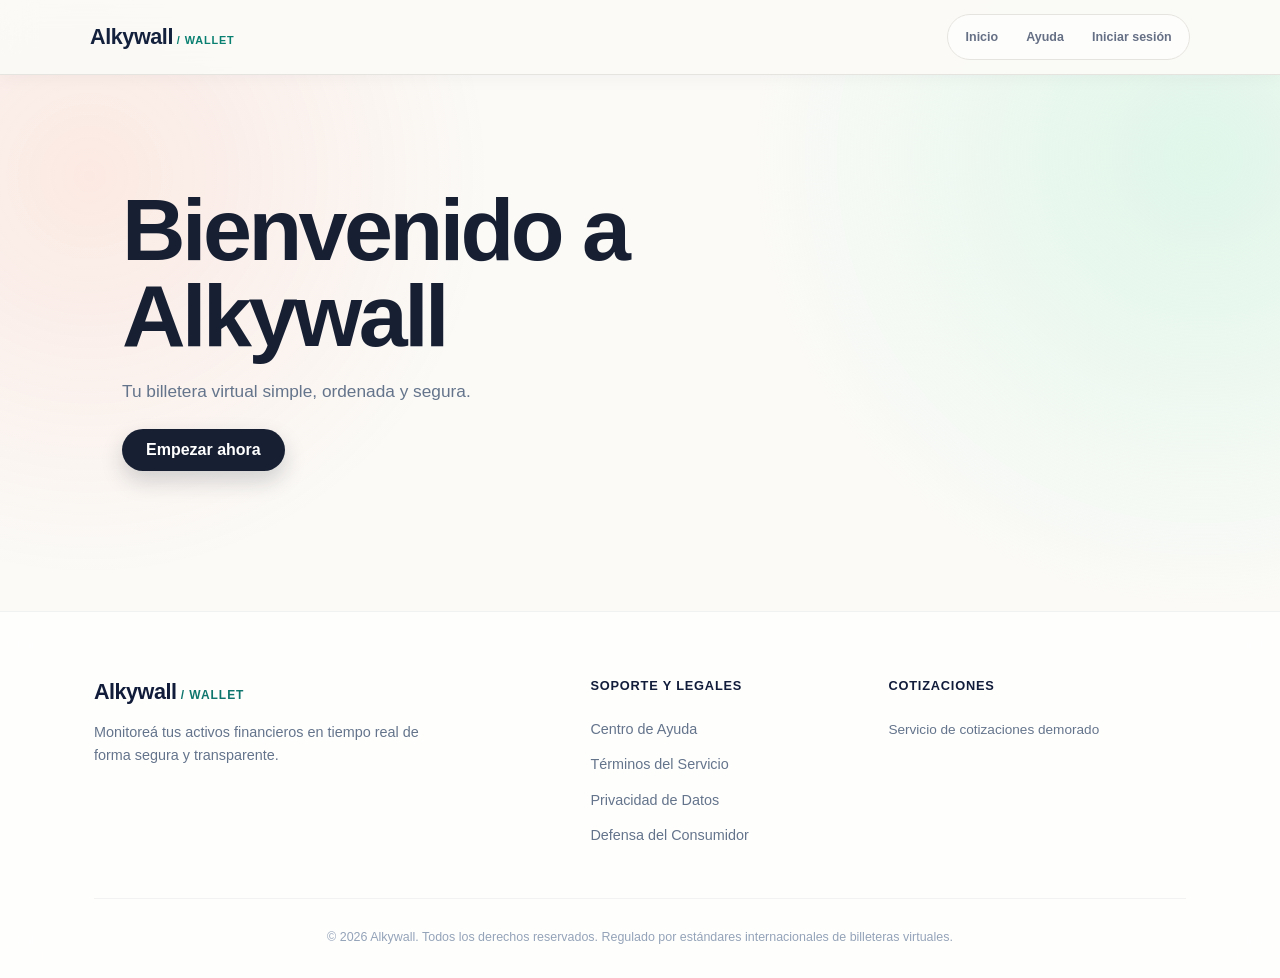
==== commit 50606352: "feat: Implementación dashboard-admin, admin-user-details, modificar estado de usuario, datos, valida" ====
--- a/alkemy/frontend/index.html
+++ b/alkemy/frontend/index.html
@@ -7,6 +7,7 @@
     <link rel="stylesheet" href="styles.css">
     <link rel="stylesheet" href="wallet-theme.css">
     <link rel="stylesheet" href="components/navbar.css">
+    <link rel="stylesheet" href="components/footer.css"
     <script src="js/guestCheck.js"></script>
 
 </head>
@@ -58,11 +59,9 @@
     </section>
 </main>
 
-<footer class="site-footer">
-    <div class="container">
-        <p id="contacto">&copy; 2026 Alkywall. Todos los derechos reservados.</p>
-    </div>
-</footer>
+<div id="global-footer"></div>
+
+<script type="module" src="js/footer-loader.js"></script>
 
 <script type="module" src="main.js"></script>
 <script type="module" src="js/navbar-loader.js"></script>
--- a/alkemy/frontend/components/footer.css
+++ b/alkemy/frontend/components/footer.css
@@ -0,0 +1,264 @@
+/* =========================================================================
+   ESTILOS GENERALES DEL FOOTER GLOBAL (ALKYWALL PREMIUM THEME)
+   ========================================================================= */
+
+.alky-global-footer {
+    background: rgba(255, 255, 255, 0.75);
+    border-top: 1px solid rgba(23, 32, 51, 0.06);
+    backdrop-filter: blur(20px);
+    -webkit-backdrop-filter: blur(20px);
+    padding: 4rem 0 2rem 0;
+    color: #475569;
+    font-family: "Segoe UI", -apple-system, BlinkMacSystemFont, Arial, sans-serif;
+    margin-top: 60px;
+    width: 100%;
+    box-sizing: border-box;
+}
+
+.alky-footer-container {
+    max-width: 1140px;
+    margin: 0 auto;
+    padding: 0 24px;
+    box-sizing: border-box;
+}
+
+/* Grilla Organizadora de 3 Columnas */
+.alky-footer-grid {
+    display: grid;
+    grid-template-columns: 1.8fr 1fr 1.2fr;
+    gap: 50px;
+    padding-bottom: 2.5rem;
+    border-bottom: 1px solid rgba(23, 32, 51, 0.05);
+}
+
+@media (max-width: 868px) {
+    .alky-footer-grid {
+        grid-template-columns: 1fr;
+        gap: 35px;
+    }
+}
+
+/* =========================================================================
+   COLUMNA 1: LOGOTIPO, SLOGAN Y BADGE RESPONSIVO
+   ========================================================================= */
+
+.alky-footer-logo {
+    font-size: 1.35rem;
+    font-weight: 700;
+    color: #111c3a;
+    display: block;
+    margin-bottom: 0.8rem;
+    letter-spacing: -0.5px;
+}
+
+.alky-footer-logo::after {
+    content: " / wallet";
+    color: #0f766e;
+    font-size: 0.75rem;
+    font-weight: 800;
+    text-transform: uppercase;
+    letter-spacing: 0.08em;
+}
+
+.alky-footer-tagline {
+    font-size: 0.9rem;
+    color: #64748b;
+    line-height: 1.6;
+    max-width: 340px;
+    margin-bottom: 1.5rem;
+}
+
+/* Indicador de sistemas en línea (SLA) */
+.alky-status-badge {
+    display: inline-flex;
+    align-items: center;
+    gap: 8px;
+    background: rgba(15, 118, 110, 0.06);
+    border: 1px solid rgba(15, 118, 110, 0.1);
+    padding: 5px 14px;
+    border-radius: 999px;
+}
+
+.alky-status-badge .status-dot {
+    width: 6px;
+    height: 6px;
+    background-color: #0f766e;
+    border-radius: 50%;
+    display: inline-block;
+    box-shadow: 0 0 10px #0f766e;
+}
+
+.alky-status-badge .status-text {
+    font-size: 0.72rem;
+    font-weight: 700;
+    color: #0f766e;
+    text-transform: uppercase;
+    letter-spacing: 0.3px;
+}
+
+/* =========================================================================
+   COLUMNA 2: NAVEGACIÓN Y SOPORTE (LEGALES)
+   ========================================================================= */
+
+.alky-footer-links h4,
+.alky-footer-market h4 {
+    font-size: 0.8rem;
+    font-weight: 700;
+    text-transform: uppercase;
+    color: #111c3a;
+    margin-bottom: 1.4rem;
+    letter-spacing: 0.8px;
+}
+
+.alky-footer-links ul {
+    list-style: none;
+    padding: 0;
+    margin: 0;
+}
+
+.alky-footer-links li {
+    margin-bottom: 0.7rem;
+}
+
+.alky-footer-links a {
+    font-size: 0.9rem;
+    color: #64748b;
+    text-decoration: none;
+    transition: color 0.2s ease, transform 0.2s ease;
+    display: inline-block;
+}
+
+.alky-footer-links a:hover {
+    color: #0f766e;
+    transform: translateX(3px);
+}
+
+/* =========================================================================
+   COLUMNA 3: CAJAS DE COTIZACIÓN (FINANCIAL DESIGN)
+   ========================================================================= */
+
+.alky-premium-ticker-box {
+    display: flex;
+    flex-direction: column;
+    gap: 12px;
+    width: 100%;
+}
+
+/* Tarjeta Tipo Píldora */
+.market-card-row {
+    display: flex;
+    align-items: center;
+    justify-content: space-between;
+    background: rgba(255, 255, 255, 0.9);
+    border: 1px solid rgba(15, 118, 110, 0.12);
+    border-radius: 16px;
+    padding: 12px 18px;
+    box-sizing: border-box;
+    box-shadow: 0 4px 14px rgba(15, 118, 110, 0.02);
+    transition: all 0.3s cubic-bezier(0.16, 1, 0.3, 1);
+}
+
+.market-card-row--blue {
+    border-color: rgba(29, 78, 216, 0.1);
+    box-shadow: 0 4px 14px rgba(29, 78, 216, 0.02);
+}
+
+/* Efectos flotantes Premium */
+.market-card-row:hover {
+    transform: translateY(-2px);
+    background: #ffffff;
+    box-shadow: 0 10px 25px rgba(17, 28, 58, 0.05);
+}
+
+/* Agrupador de Título e Icono de tendencia */
+.market-card-badge-group {
+    display: flex;
+    align-items: center;
+    gap: 10px;
+}
+
+.market-card-badge {
+    font-size: 0.65rem;
+    font-weight: 800;
+    letter-spacing: 0.5px;
+    background: rgba(15, 118, 110, 0.08);
+    color: #0f766e;
+    padding: 5px 9px;
+    border-radius: 8px;
+    min-width: 52px;
+    text-align: center;
+}
+
+.market-card-badge--blue {
+    background: rgba(29, 78, 216, 0.06);
+    color: #1d4ed8;
+}
+
+/* Flechas de Tendencia */
+.market-trend-arrow {
+    font-size: 0.65rem;
+    color: #0f766e;
+    animation: pulseArrow 2s infinite ease-in-out;
+}
+
+.market-trend-arrow--blue {
+    color: #1d4ed8;
+}
+
+/* Distribución de precios internos */
+.market-card-rates {
+    display: flex;
+    gap: 16px;
+    align-items: center;
+}
+
+.rate-sub {
+    font-size: 0.72rem;
+    color: #64748b;
+    font-weight: 600;
+    display: flex;
+    flex-direction: column;
+    align-items: flex-start;
+    gap: 2px;
+}
+
+/* Tipografía de Valores Numéricos */
+.rate-num {
+    font-size: 0.95rem;
+    font-weight: 700;
+    color: #111c3a;
+}
+
+.rate-num-accent {
+    font-size: 1.05rem;
+    font-weight: 800;
+    color: #0f766e; /* Verde institucional */
+}
+
+.rate-num-blue {
+    font-size: 1.05rem;
+    font-weight: 800;
+    color: #1d4ed8; /* Azul financiero */
+}
+
+/* Animación sutil de pulso para la flecha de mercado */
+@keyframes pulseArrow {
+    0%, 100% { opacity: 0.6; transform: scale(0.95); }
+    50% { opacity: 1; transform: scale(1.05); }
+}
+
+/* =========================================================================
+   BARRA INFERIOR DE COPYRIGHT Y LEGALES
+   ========================================================================= */
+
+.alky-footer-bottom {
+    padding-top: 1.8rem;
+    text-align: center;
+}
+
+.alky-footer-bottom p {
+    font-size: 0.78rem;
+    color: #94a3b8;
+    line-height: 1.5;
+    margin: 0;
+}
